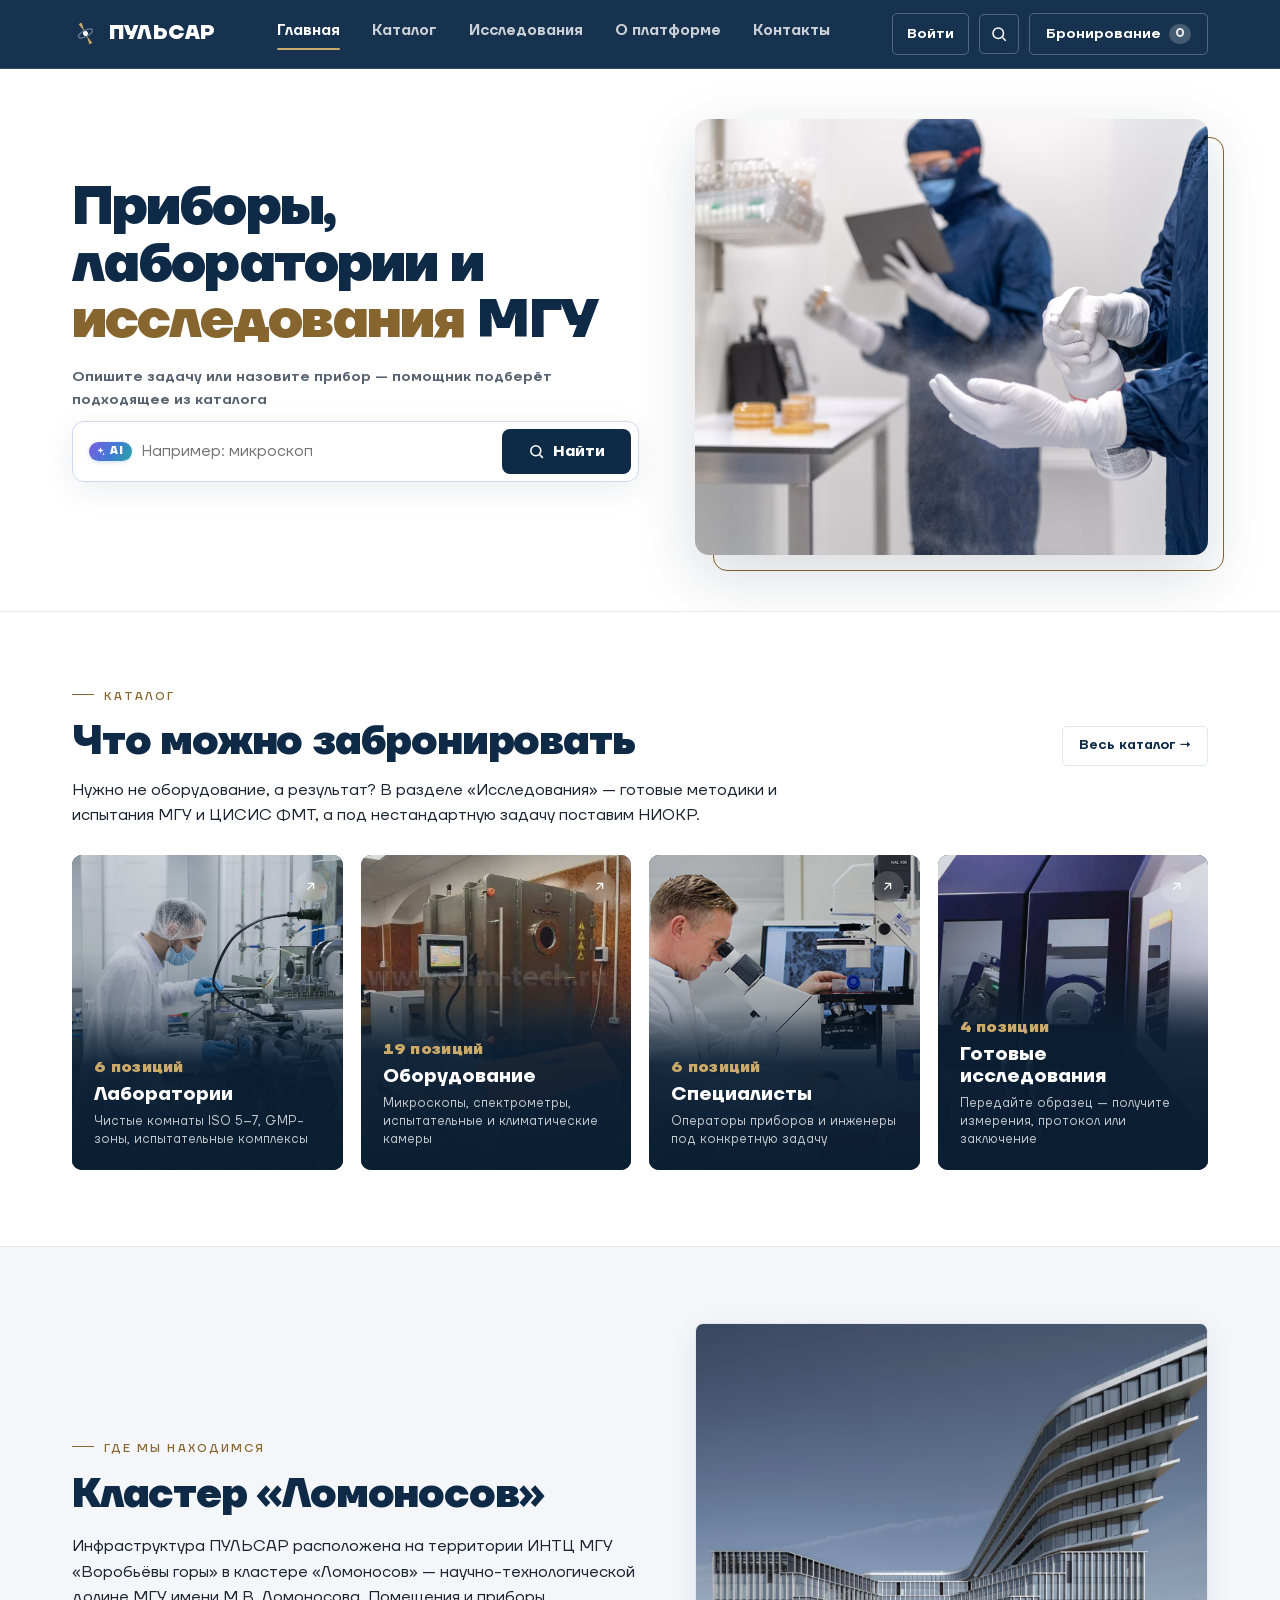
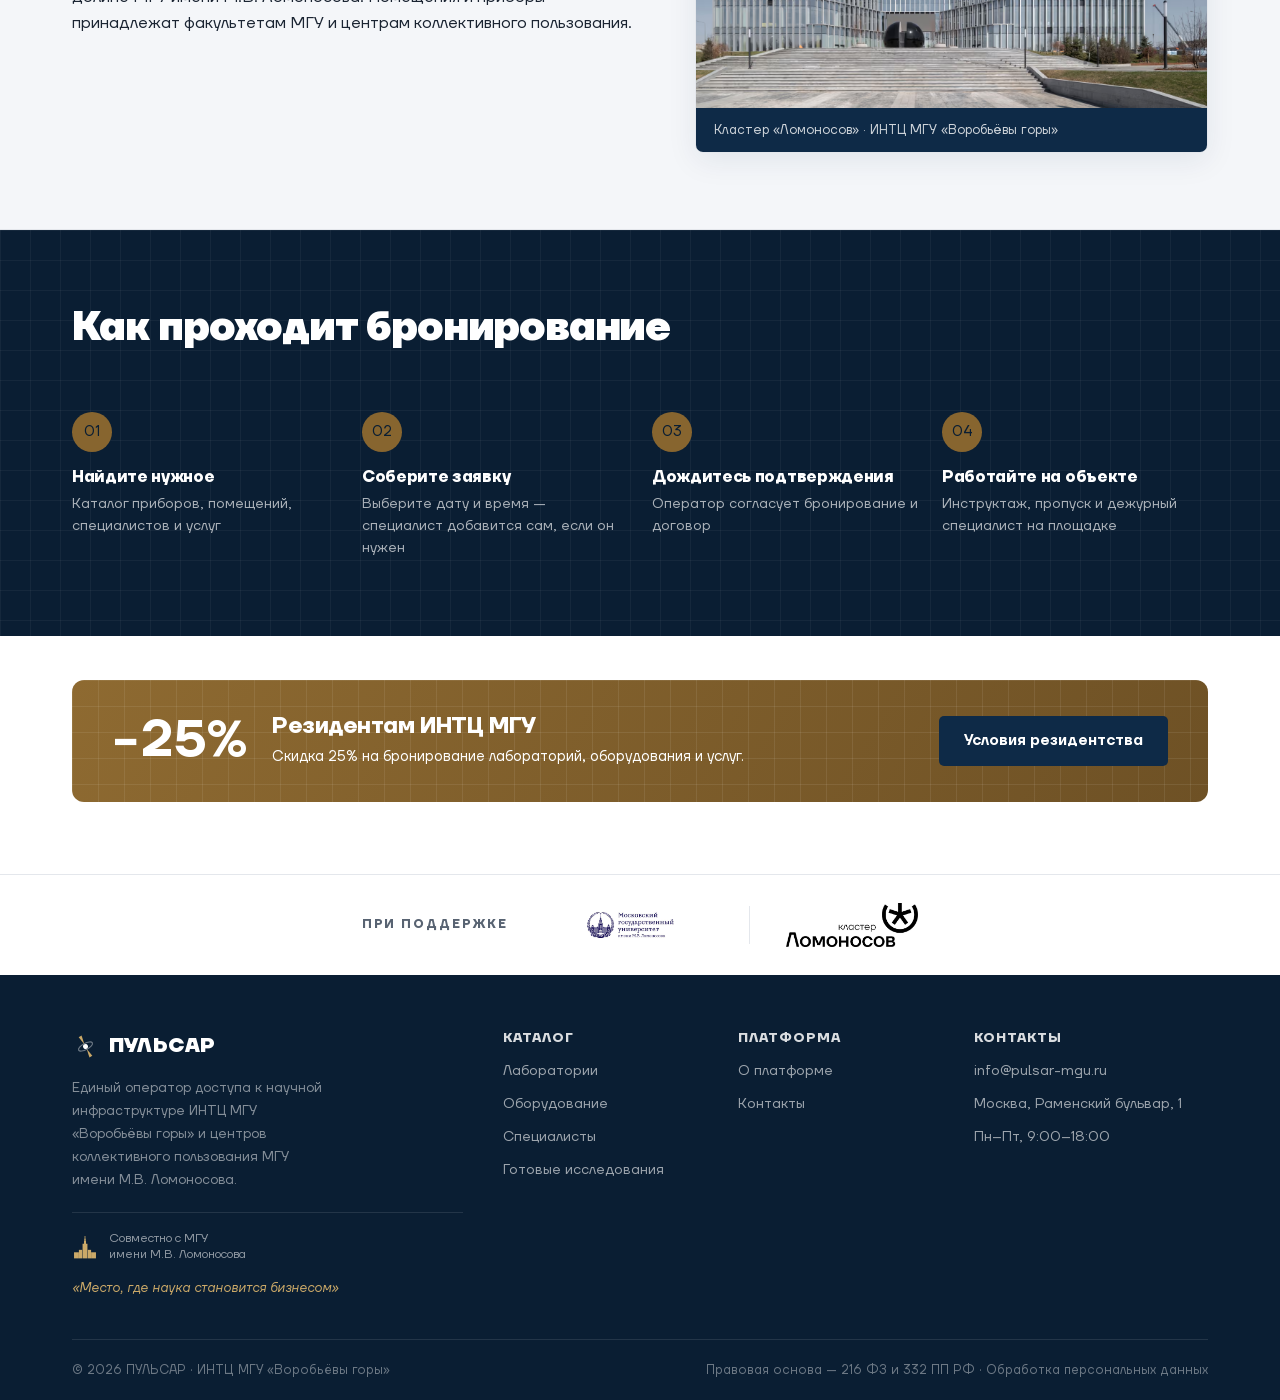
==== index.html @ cafad9a6 "выход в НИОКР стоит там, где упираешься в тупик Путь «в каталоге нет — опишите задачу» был только вн" ====
<!DOCTYPE html>
<html lang="ru">
<head>
<meta charset="UTF-8">
<meta name="viewport" content="width=device-width, initial-scale=1.0">
<title>ПУЛЬСАР — платформа лабораторной инфраструктуры МГУ</title>
<meta name="description" content="Аренда чистых комнат, научного оборудования, времени специалистов и аналитических услуг на базе ИНТЦ МГУ «Воробьёвы горы» и ЦКП МГУ.">
<!-- Карточка ссылки в мессенджерах и соцсетях. Без неё ссылка на сайт,
     отправленная в телеграме, выглядит голым адресом: ни названия, ни
     картинки — по такой ссылке не переходят. -->
<meta property="og:type" content="website">
<meta property="og:site_name" content="ПУЛЬСАР">
<meta property="og:title" content="ПУЛЬСАР — аренда приборов и лабораторий МГУ">
<meta property="og:description" content="Чистые комнаты, научное оборудование, время специалистов и аналитические услуги ИНТЦ МГУ «Воробьёвы горы» и ЦКП МГУ — в аренду по заявке.">
<meta property="og:url" content="https://pulsar.jaglionrus.ru/">
<meta property="og:image" content="https://pulsar.jaglionrus.ru/assets/img/eq-nmr.jpg">
<meta property="og:image:alt" content="Научное оборудование ИНТЦ МГУ">
<meta property="og:locale" content="ru_RU">
<meta name="twitter:card" content="summary_large_image">
<link rel="canonical" href="https://pulsar.jaglionrus.ru/">
<link rel="icon" href="data:image/svg+xml,%3Csvg xmlns='http://www.w3.org/2000/svg' viewBox='0 0 40 40'%3E%3Crect width='40' height='40' rx='8' fill='%230E2A47'/%3E%3Cg transform='rotate(-28 20 20)'%3E%3Cellipse cx='20' cy='20' rx='11.5' ry='4.6' fill='none' stroke='%23CBA968' stroke-width='2'/%3E%3Cpath d='M20 16.4 L17.6 5 L22.4 5 Z' fill='%23CBA968'/%3E%3Cpath d='M20 23.6 L17.6 35 L22.4 35 Z' fill='%23CBA968'/%3E%3Ccircle cx='20' cy='20' r='3.6' fill='%23fff'/%3E%3C/g%3E%3C/svg%3E">
<link rel="stylesheet" href="css/fonts.css?v=51">
<link rel="stylesheet" href="css/styles.css?v=51">
</head>
<body>

<a class="skip-link" href="#app">Перейти к содержимому</a>

<!-- Верхней служебной полосы здесь больше нет.
     Она давала вторую полосу меню и первое из трёх упоминаний МГУ подряд:
     полоса, логотип в шапке, герб в баннере. Посетитель успевал трижды
     прочитать, чьё это, раньше, чем что это. Почта и вход для оператора
     остались в подвале — там их и ищут. -->

<!-- NAV -->
<header class="nav">
  <div class="wrap nav-inner">
    <!-- Знак в шапке отрисован белым и латунью: фон шапки тёмно-синий,
         прежняя тёмно-синяя заливка на нём была бы не видна. -->
    <a href="#/" class="brand"><svg class="brand-ic" viewBox="0 0 40 40" aria-hidden="true"><g transform="rotate(-28 20 20)"><ellipse cx="20" cy="20" rx="11.5" ry="4.6" fill="none" stroke="#ffffff" stroke-width="1.7" opacity="0.4"/><path d="M20 16.4 L17.6 3 L22.4 3 Z" fill="#CBA968"/><path d="M20 23.6 L17.6 37 L22.4 37 Z" fill="#CBA968"/><circle cx="20" cy="20" r="3.6" fill="#ffffff"/></g></svg><span class="brand-word">ПУЛЬСАР</span></a>
    <nav class="nav-links" id="navlinks">
      <a href="#/" data-nav="/">Главная</a>
      <a href="#/catalog" data-nav="/catalog">Каталог</a>
      <a href="#/rnd" data-nav="/rnd">Исследования</a>
      <a href="#/about" data-nav="/about">О платформе</a>
      <a href="#/contacts" data-nav="/contacts">Контакты</a>
    </nav>
    <div class="nav-right">
      <a href="#/login" class="cab-link" id="cablink">Войти</a>
      <a href="#/catalog" class="nav-search" aria-label="Поиск по каталогу">
        <svg width="18" height="18" viewBox="0 0 24 24" fill="none" stroke="currentColor" stroke-width="2"><circle cx="11" cy="11" r="7"/><path d="M21 21l-4.3-4.3"/></svg>
      </a>
      <a href="#/cart" class="cart-btn"><svg class="cart-ic" width="18" height="18" viewBox="0 0 24 24" fill="none" stroke="currentColor" stroke-width="1.8"><circle cx="9" cy="20" r="1.3"/><circle cx="18" cy="20" r="1.3"/><path d="M2.5 3H5l2.3 12.2a1 1 0 0 0 1 .8h9a1 1 0 0 0 1-.8L21 7H6"/></svg><span class="cart-label">Бронирование</span> <span class="cart-count" id="cartcount" data-empty="1">0</span></a>
      <button class="nav-toggle" id="navtoggle" aria-label="Меню" aria-expanded="false" aria-controls="navlinks">
        <svg width="20" height="20" viewBox="0 0 24 24" fill="none" stroke="currentColor" stroke-width="2"><path d="M3 6h18M3 12h18M3 18h18"/></svg>
      </button>
    </div>
  </div>
</header>

<main id="app" tabindex="-1"><!-- сюда рендерятся страницы --></main>

<!-- PARTNERS -->
<section class="partners">
  <div class="wrap partners-in">
    <span class="partners-label">При поддержке</span>
    <div class="partners-logos">
      <img src="assets/img/logo-mgu.jpeg" alt="МГУ имени М.В. Ломоносова">
      <span class="partners-sep"></span>
      <img src="assets/img/logo-lomonosov.jpeg" alt="Кластер «Ломоносов»">
    </div>
  </div>
</section>

<!-- FOOTER -->
<footer class="footer">
  <div class="wrap">
    <div class="footer-top">
      <div>
        <div class="brand"><svg class="brand-ic" viewBox="0 0 40 40" aria-hidden="true"><g transform="rotate(-28 20 20)"><ellipse cx="20" cy="20" rx="11.5" ry="4.6" fill="none" stroke="#ffffff" stroke-width="1.7" opacity="0.4"/><path d="M20 16.4 L17.6 3 L22.4 3 Z" fill="#CBA968"/><path d="M20 23.6 L17.6 37 L22.4 37 Z" fill="#CBA968"/><circle cx="20" cy="20" r="3.6" fill="#ffffff"/></g></svg><span class="brand-word">ПУЛЬСАР</span></div>
        <p class="footer-desc">Единый оператор доступа к научной инфраструктуре ИНТЦ МГУ «Воробьёвы горы» и центров коллективного пользования МГУ имени М.В. Ломоносова.</p>
        <div class="footer-cobrand">
          <svg class="mgu-mark" viewBox="0 0 64 58" aria-hidden="true"><g fill="currentColor">
            <rect x="5" y="42" width="12" height="15"/><rect x="47" y="42" width="12" height="15"/>
            <rect x="17" y="36" width="8" height="21"/><rect x="39" y="36" width="8" height="21"/>
            <rect x="26" y="21" width="12" height="36"/><rect x="29.5" y="13" width="5" height="9"/>
            <polygon points="32,3 29.5,13 34.5,13"/><circle cx="32" cy="4" r="1.7"/></g></svg>
          <span>Совместно с МГУ<br>имени М.В. Ломоносова</span>
        </div>
        <div class="footer-slogan">«Место, где наука становится бизнесом»</div>
      </div>
      <div>
        <h2>Каталог</h2>
        <ul>
          <li><a href="#/catalog?type=room">Лаборатории</a></li>
          <li><a href="#/catalog?type=equipment">Оборудование</a></li>
          <li><a href="#/catalog?type=specialist">Специалисты</a></li>
          <li><a href="#/catalog?type=service">Готовые исследования</a></li>
        </ul>
      </div>
      <div>
        <h2>Платформа</h2>
        <ul>
          <li><a href="#/about">О платформе</a></li>
          <li><a href="#/contacts">Контакты</a></li>
          <!-- Ссылки «Кабинет оператора» здесь больше нет. Это вход в
               админку, и посетителю сайта он не нужен: оператор заходит
               по прямому адресу /admin/. Публичная ссылка только
               показывает посторонним, куда стучаться. -->
        </ul>
      </div>
      <div>
        <h2>Контакты</h2>
        <ul>
          <li><a href="mailto:info@pulsar-mgu.ru">info@pulsar-mgu.ru</a></li>
          <li><a href="#/contacts">Москва, Раменский бульвар, 1</a></li>
          <li><a href="#/contacts">Пн–Пт, 9:00–18:00</a></li>
        </ul>
      </div>
    </div>
    <div class="wrap footer-bottom">
      <div>© 2026 ПУЛЬСАР · ИНТЦ МГУ «Воробьёвы горы»</div>
      <div>Правовая основа — 216 ФЗ и 332 ПП РФ · <a href="#/privacy">Обработка персональных данных</a></div>
    </div>
  </div>
</footer>

<div class="toast" id="toast"></div>

<!-- Конфигурация подключения к бэкенду.
     Если фронт и Django на одном домене (Django отдаёт и статику, и /api, /admin) —
     оставьте как есть. Если бэкенд на другом хосте — впишите его полный адрес, напр.:
     window.PULSAR_API_BASE   = 'https://api.pulsar-mgu.ru/api';
     window.PULSAR_ADMIN_URL  = 'https://api.pulsar-mgu.ru/admin/'; -->
<script>
  window.PULSAR_API_BASE  = window.PULSAR_API_BASE  || '/api';
  window.PULSAR_ADMIN_URL = window.PULSAR_ADMIN_URL || '/admin/';
</script>
<!-- данные (классические скрипты → работают и с file://, и с GitHub Pages) -->
<script src="data/resources.js?v=51"></script>
<script src="data/images.js?v=51"></script>
<script src="data/synonyms.js?v=51"></script>
<script src="data/rnd.js?v=51"></script>
<!-- логика -->
<script src="js/images.js?v=51"></script>
<script src="js/api.js?v=51"></script>
<script src="js/store.js?v=51"></script>
<script src="js/app.js?v=51"></script>
</body>
</html>
---- css/fonts.css ----
/* TT Firs Neue — основной шрифт сайта. Шрифт коммерческий, TypeType;
   веб-лицензия куплена владельцем проекта. Файлы лежат в репозитории
   осознанно, и сторонних CDN нет: шрифт не должен зависеть от чужого
   сервера. Заменять эти файлы чем попало нельзя — это не свободный шрифт.

   Каждое начертание урезано до латиницы, кириллицы,
   типографики и знаков, которые реально встречаются в вёрстке (₽, №, →,
   ✓, ✕) — из 108 КБ ttf получается 26 КБ woff2.
   font-display:swap: пока шрифт грузится, текст показывается системным.
   Без этого первый экран несколько сотен миллисекунд пустой. */
@font-face {
  font-family: 'TT Firs Neue';
  font-style: normal;
  font-weight: 400;
  font-display: swap;
  src: url(../assets/fonts/tt-firs-400.woff2) format('woff2');
}
@font-face {
  font-family: 'TT Firs Neue';
  font-style: italic;
  font-weight: 400;
  font-display: swap;
  src: url(../assets/fonts/tt-firs-400i.woff2) format('woff2');
}
@font-face {
  font-family: 'TT Firs Neue';
  font-style: normal;
  font-weight: 500;
  font-display: swap;
  src: url(../assets/fonts/tt-firs-500.woff2) format('woff2');
}
@font-face {
  font-family: 'TT Firs Neue';
  font-style: normal;
  font-weight: 600;
  font-display: swap;
  src: url(../assets/fonts/tt-firs-600.woff2) format('woff2');
}
@font-face {
  font-family: 'TT Firs Neue';
  font-style: normal;
  font-weight: 700;
  font-display: swap;
  src: url(../assets/fonts/tt-firs-700.woff2) format('woff2');
}
@font-face {
  font-family: 'TT Firs Neue';
  font-style: normal;
  font-weight: 800;
  font-display: swap;
  src: url(../assets/fonts/tt-firs-800.woff2) format('woff2');
}
---- css/styles.css ----
/* ============================================================
   ПУЛЬСАР — дизайн-система «академический институциональный»
   ============================================================ */

:root{
  /* палитра */
  --navy:#0E2A47;
  --navy-deep:#0A1E33;
  --paper:#FFFFFF;
  --paper-2:#F4F6F9;
  --ink:#1A2432;
  --ink-soft:#586372;
  --line:#E4E7EC;
  --line-2:#EDF0F4;
  --brass:#87652F;
  --brass-soft:#CBA968;
  --brass-tint:#F1EBDF;
  --ok:#3B6E52;
  --ok-bg:#E7F0EA;
  --busy:#915537;
  --busy-bg:#F3E7DF;
  --white:#FFFFFF;

  --shadow-sm:0 1px 2px rgba(14,42,71,.06);
  --shadow-md:0 8px 30px rgba(14,42,71,.08);
  --shadow-lg:0 20px 60px rgba(10,30,51,.16);

  --r:5px;
  --r-lg:8px;
  --maxw:1200px;

  /* Один шрифт на весь текст: заголовки, тело, кнопки, логотип. Раньше их
     было три — Onest, Unbounded и Oswald, — и разница между ними читалась
     как разнобой, а не как система. */
  --display:'TT Firs Neue',-apple-system,BlinkMacSystemFont,'Segoe UI',sans-serif;
  --serif:var(--display); /* старое имя, оставлено ради существующих правил */
  --sans:var(--display);
  /* Технические подписи, бейджи и таблицы раньше набирались моноширинным
     IBM Plex Mono. Теперь и они на общем шрифте: --mono осталось только
     именем переменной, к которому привязаны существующие правила.
     Колонки цифр держит tabular-nums — в TT Firs Neue есть tnum, поэтому
     цифры встают в одну ширину, как в моноширинном. */
  --mono:var(--display);
  --cond:var(--display);
}

*,*::before,*::after{box-sizing:border-box;margin:0;padding:0;}
html{scroll-behavior:smooth;-webkit-text-size-adjust:100%;}
body{
  font-family:var(--sans);
  background:var(--paper);
  color:var(--ink);
  line-height:1.6;
  font-size:16px;
  -webkit-font-smoothing:antialiased;
  text-rendering:optimizeLegibility;
}
img{display:block;max-width:100%;}
a{color:inherit;text-decoration:none;}
button{font-family:inherit;cursor:pointer;border:none;background:none;color:inherit;}
input,select,textarea{font-family:inherit;font-size:15px;color:var(--ink);}
h1,h2,h3,h4{font-family:var(--display);font-weight:700;line-height:1.13;color:var(--navy);letter-spacing:-.02em;}
.h-xl,.h-lg{font-weight:800;letter-spacing:-.03em;}

.wrap{max-width:var(--maxw);margin:0 auto;padding:0 32px;}
.section{padding:76px 0;}
.section-sm{padding:48px 0;}
.divider{height:1px;background:var(--line);border:0;}
.text-center{text-align:center;}
.muted{color:var(--ink-soft);}

/* eyebrow / labels */
.eyebrow{
  font-family:var(--sans);
  font-size:12px;font-weight:600;letter-spacing:.18em;text-transform:uppercase;
  color:var(--brass);margin-bottom:14px;
}
.eyebrow::before{content:"";display:inline-block;width:22px;height:1px;background:var(--brass);vertical-align:middle;margin-right:10px;transform:translateY(-3px);}

.h-xl{font-size:clamp(34px,5vw,54px);}
.h-lg{font-size:clamp(28px,3.4vw,40px);}
.h-md{font-size:clamp(22px,2.4vw,28px);}
.lead{font-size:18px;color:var(--ink-soft);line-height:1.7;max-width:60ch;}

/* buttons */
.btn{
  display:inline-flex;align-items:center;gap:9px;
  font-family:var(--sans);font-weight:600;font-size:15px;
  padding:12px 24px;border-radius:var(--r);transition:.18s ease;
  border:1px solid transparent;white-space:nowrap;
}
.btn-primary{background:var(--navy);color:#fff;}
.btn-primary:hover{background:var(--navy-deep);}
.btn-brass{background:var(--brass);color:#fff;}
.btn-brass:hover{background:#946e33;}
.btn-outline{background:transparent;color:var(--navy);border-color:var(--line);}
.btn-outline:hover{border-color:var(--navy);background:var(--white);}
.btn-ghost{background:transparent;color:var(--navy);}
.btn-ghost:hover{background:var(--brass-tint);}
.btn-sm{padding:8px 16px;font-size:13.5px;}
.btn-block{width:100%;justify-content:center;}
.btn:disabled{opacity:.45;cursor:not-allowed;}

/* ============================================================ TOPBAR */
.topbar{background:var(--navy-deep);color:rgba(255,255,255,.62);font-size:12.5px;}
.topbar-in{display:flex;align-items:center;justify-content:space-between;height:40px;}
.topbar-mgu{display:inline-flex;align-items:center;gap:9px;letter-spacing:.01em;}
.topbar-mgu .mgu-mark{width:15px;height:17px;color:var(--brass-soft);}
.topbar-right{display:inline-flex;gap:22px;}
.topbar-right a{color:rgba(255,255,255,.72);transition:.15s;}
.topbar-right a:hover{color:#fff;}
@media(max-width:900px){ .topbar-mgu{display:none;} .topbar-in{justify-content:flex-end;gap:20px;} }
@media(max-width:680px){ .topbar{display:none;} }

/* ============================================================ NAV */
/* Шапка тёмно-синяя: она отделяет служебный слой от содержимого страницы и
   держит фирменный цвет наверху, а не только в подвале. Всё внутри — белым;
   рамки и подложки берём полупрозрачным белым, чтобы не заводить второй синий. */
.nav{position:sticky;top:0;z-index:100;background:rgba(14,42,71,.96);backdrop-filter:blur(10px);border-bottom:1px solid rgba(255,255,255,.1);}
.nav-inner{display:flex;align-items:center;height:68px;gap:36px;}
.nav-search{display:inline-flex;align-items:center;justify-content:center;width:40px;height:40px;border:1px solid rgba(255,255,255,.26);border-radius:var(--r);color:#fff;transition:.15s;flex-shrink:0;}
.nav-search:hover{border-color:#fff;background:rgba(255,255,255,.1);}
.brand{display:flex;align-items:center;gap:10px;font-family:var(--display);font-weight:700;font-size:21px;color:var(--navy);letter-spacing:.04em;}
.nav .brand{color:#fff;}
.brand-ic{width:27px;height:27px;flex-shrink:0;}
/* логотип набран тем же шрифтом, что и всё остальное */
.brand-word{font-family:var(--display);font-weight:800;letter-spacing:.01em;font-size:.95em;}
.brand-mark{width:15px;height:15px;position:relative;flex-shrink:0;}
.brand-mark::before,.brand-mark::after{content:"";position:absolute;inset:0;border-radius:50%;border:1.5px solid var(--brass);}
.brand-mark::after{inset:4px;background:var(--brass);border:none;}
.brand small{display:block;font-family:var(--sans);font-size:9.5px;letter-spacing:.22em;color:var(--ink-soft);font-weight:600;margin-top:-2px;}
.nav-links{display:flex;gap:4px;flex:1;justify-content:center;}
.nav-links a{font-size:15px;color:rgba(255,255,255,.78);padding:8px 14px;border-radius:var(--r);transition:.16s;font-weight:600;white-space:nowrap;}
.nav-links a:hover{color:#fff;background:rgba(255,255,255,.1);}
.nav-links a.active{color:#fff;}
.nav-links a.active::after{content:"";display:block;height:2px;background:var(--brass-soft);border-radius:2px;margin-top:5px;}
/* min-width:0 обязателен: без него flex-элемент не сжимается уже своего
   содержимого, и длинное название компании распирало шапку за край экрана. */
.nav-right{margin-left:auto;display:flex;align-items:center;gap:10px;min-width:0;}
.nav-links{min-width:0;}
/* Кнопка входа живёт в шапке, поэтому и описана здесь: раньше её правила
   стояли ниже медиазапросов и перебивали их — телефонные отступы не работали. */
.cab-link{padding:9px 14px;border:1px solid rgba(255,255,255,.26);border-radius:var(--r);color:#fff;
  font-weight:600;font-size:14px;white-space:nowrap;transition:.16s;}
.cab-link:hover{border-color:#fff;background:rgba(255,255,255,.1);}
/* вошёл — латунная заливка: на синем это единственное цветное пятно в шапке */
.cab-link.on{border-color:var(--brass-soft);background:var(--brass-soft);color:var(--navy-deep);}
/* После входа здесь стоит название компании. Длинное («ООО НПО …») раньше
   растягивало шапку за правый край экрана — на любой ширине, от телефона до
   ноутбука. Поэтому только эта кнопка ужимается и обрезается многоточием:
   слово «Войти» так резать нельзя, а название компании узнаётся по началу. */
.cab-link.on{flex:0 1 auto;min-width:4em;max-width:230px;overflow:hidden;text-overflow:ellipsis;}
.cart-btn{position:relative;display:inline-flex;align-items:center;gap:8px;padding:9px 16px;border:1px solid rgba(255,255,255,.26);border-radius:var(--r);background:transparent;color:#fff;font-weight:600;font-size:14px;transition:.16s;}
.cart-btn:hover{border-color:#fff;background:rgba(255,255,255,.1);}
.cart-count{background:var(--brass);color:#fff;font-size:12px;font-weight:700;min-width:20px;height:20px;border-radius:10px;display:inline-flex;align-items:center;justify-content:center;padding:0 6px;}
.cart-ic{display:none;}
/* пустая корзина на синем: серая подложка сливалась бы с фоном шапки */
.cart-count[data-empty="1"]{background:rgba(255,255,255,.2);color:rgba(255,255,255,.85);}
.nav-toggle{display:none;color:#fff;}

/* цены и суммы одной ширины */
.price,.sum-line,.bud-sum,.cart-total,.stat b,.cl span:last-child{font-variant-numeric:tabular-nums;}

/* ============================================================ HERO */
.hero{position:relative;background:var(--navy-deep);color:#fff;overflow:hidden;}
.hero-media{position:absolute;inset:0;}
.hero-media img{width:100%;height:100%;object-fit:cover;opacity:.34;filter:saturate(.75);}
.hero-media::after{content:"";position:absolute;inset:0;background:linear-gradient(100deg,var(--navy-deep) 24%,rgba(10,30,51,.62) 64%,rgba(10,30,51,.30) 100%);}
.hero-inner{position:relative;padding:96px 0 88px;max-width:660px;}
.hero .eyebrow{color:var(--brass-soft);}
.hero .eyebrow::before{background:var(--brass-soft);}
.hero h1{color:#fff;font-size:clamp(36px,5.2vw,58px);line-height:1.06;margin-bottom:22px;}
.hero h1 em{font-style:italic;color:var(--brass-soft);}
.hero p{font-size:18.5px;line-height:1.72;color:rgba(255,255,255,.82);max-width:52ch;margin-bottom:34px;}
.hero-actions{display:flex;gap:12px;flex-wrap:wrap;}
.hero .btn-outline{color:#fff;border-color:rgba(255,255,255,.34);}
.hero .btn-outline:hover{background:rgba(255,255,255,.08);border-color:#fff;}
.hero-note{margin-top:40px;display:flex;align-items:center;gap:12px;font-size:13.5px;color:rgba(255,255,255,.55);}
.hero-note .ln{width:34px;height:1px;background:rgba(255,255,255,.3);}

/* stats */
.stats{background:var(--navy);color:#fff;border-top:1px solid rgba(255,255,255,.08);}
.stats-grid{display:grid;grid-template-columns:repeat(4,1fr);}
.stat{padding:30px 28px;border-right:1px solid rgba(255,255,255,.09);}
.stat:last-child{border-right:none;}
.stat-num{font-family:var(--serif);font-size:34px;color:#fff;line-height:1;}
.stat-num span{color:var(--brass-soft);}
.stat-label{font-size:13px;color:rgba(255,255,255,.6);margin-top:8px;line-height:1.45;}

/* ============================================================ generic blocks */
.grid-2{display:grid;grid-template-columns:1.05fr .95fr;gap:56px;align-items:center;}
.prose p{margin-bottom:14px;color:var(--ink-soft);font-size:16.5px;line-height:1.75;}
.prose p strong{color:var(--ink);}
/* списки в тексте политики — тем же кеглем, что и абзацы вокруг */
.prose ul{margin:0 0 14px 0;padding-left:22px;}
.prose li{color:var(--ink-soft);font-size:16.5px;line-height:1.7;margin-bottom:7px;}
.prose li strong{color:var(--ink);}

.tags{display:flex;flex-wrap:wrap;gap:8px;margin-top:22px;}
.tag{font-size:12.5px;font-weight:500;color:var(--navy);background:var(--white);border:1px solid var(--line);padding:5px 12px;border-radius:20px;}

.figure{border-radius:var(--r-lg);overflow:hidden;box-shadow:var(--shadow-md);border:1px solid var(--line);}
.figure img{width:100%;height:100%;object-fit:cover;aspect-ratio:4/3;}
.figure-cap{background:var(--navy);color:rgba(255,255,255,.8);font-size:13px;padding:12px 18px;}

/* problem / solution cards */
.cards-3{display:grid;grid-template-columns:repeat(3,1fr);gap:22px;}
.card-flat{background:var(--white);border:1px solid var(--line);border-radius:var(--r-lg);padding:30px;}
.card-flat h3{font-size:19px;margin-bottom:10px;}
.card-flat p{font-size:15px;color:var(--ink-soft);line-height:1.65;}
.card-num{font-family:var(--serif);font-size:15px;color:var(--brass);border:1px solid var(--brass);width:34px;height:34px;border-radius:50%;display:flex;align-items:center;justify-content:center;margin-bottom:18px;}

/* directions */
.dir-grid{display:grid;grid-template-columns:repeat(4,1fr);gap:16px;}
.dir{background:var(--white);border:1px solid var(--line);border-radius:var(--r-lg);padding:22px;transition:.18s;}
.dir:hover{box-shadow:var(--shadow-md);transform:translateY(-2px);}
.dir .ic{color:var(--brass);margin-bottom:12px;}
.dir h4{font-size:15.5px;font-family:var(--sans);font-weight:700;color:var(--navy);margin-bottom:5px;}
.dir p{font-size:13px;color:var(--ink-soft);line-height:1.55;}

/* steps */
.steps{display:grid;grid-template-columns:repeat(4,1fr);gap:24px;counter-reset:s;}
.step{position:relative;padding-top:26px;}
.step::before{counter-increment:s;content:"0" counter(s);font-family:var(--serif);font-size:15px;color:#fff;background:var(--navy);width:40px;height:40px;border-radius:50%;display:flex;align-items:center;justify-content:center;margin-bottom:16px;}
.step h2,.step h3{font-family:var(--sans);font-weight:700;font-size:16px;color:var(--navy);margin-bottom:7px;}
.step p{font-size:14px;color:var(--ink-soft);line-height:1.6;}

/* ============================================================ CATALOG */
.page-head{background:#fff;border-bottom:1px solid var(--line);padding:48px 0 40px;position:relative;}
.page-head::before{content:"";position:absolute;top:0;left:0;right:0;height:3px;background:var(--navy);}
.page-head .eyebrow{color:var(--brass);}
.page-head .eyebrow::before{background:var(--brass);}
.page-head h1{color:var(--navy);}
.page-head p{color:var(--ink-soft);max-width:64ch;margin-top:10px;font-size:16.5px;}

.tabs{display:flex;gap:4px;flex-wrap:wrap;border-bottom:1px solid var(--line);margin-bottom:26px;}
.tab{padding:13px 20px;font-size:15px;font-weight:600;color:var(--ink-soft);border-bottom:2px solid transparent;margin-bottom:-1px;display:flex;align-items:center;gap:8px;transition:.16s;}
.tab:hover{color:var(--navy);}
.tab.on{color:var(--navy);border-bottom-color:var(--brass);}
.tab .cnt{font-size:12px;font-weight:600;color:var(--ink-soft);background:var(--paper-2);border:1px solid var(--line);border-radius:20px;padding:1px 8px;}
.tab.on .cnt{background:var(--brass-tint);border-color:var(--brass-tint);color:var(--brass);}

.catalog-layout{display:grid;grid-template-columns:250px 1fr;gap:34px;align-items:start;}
.filters{position:sticky;top:88px;background:var(--white);border:1px solid var(--line);border-radius:var(--r-lg);padding:22px;}
.filters h2{font-family:var(--sans);font-size:12px;letter-spacing:.14em;text-transform:uppercase;color:var(--ink-soft);margin-bottom:12px;font-weight:700;}
.filters .fgroup{margin-bottom:22px;}
.filters .fgroup:last-child{margin-bottom:0;}
.search-box{width:100%;padding:10px 13px;border:1px solid var(--line);border-radius:var(--r);background:var(--paper-2);}
.search-box:focus{outline:none;border-color:var(--brass);background:#fff;}
.check{display:flex;align-items:center;gap:9px;font-size:14px;color:var(--ink);padding:5px 0;cursor:pointer;}
.check input{width:15px;height:15px;accent-color:var(--navy);cursor:pointer;}
.filters select{width:100%;padding:9px 11px;border:1px solid var(--line);border-radius:var(--r);background:var(--paper-2);}
.filters .clearf{font-size:13px;color:var(--brass);font-weight:600;margin-top:6px;}

.result-bar{display:flex;align-items:center;justify-content:space-between;margin-bottom:18px;color:var(--ink-soft);font-size:14px;}

.res-grid{display:grid;grid-template-columns:repeat(3,1fr);gap:22px;}
.res-card{background:var(--white);border:1px solid var(--line);border-radius:var(--r-lg);overflow:hidden;display:flex;flex-direction:column;transition:.18s;}
.res-card:hover{box-shadow:var(--shadow-md);transform:translateY(-3px);}
.res-media{aspect-ratio:16/10;position:relative;overflow:hidden;background:var(--navy);}
.res-media img{width:100%;height:100%;object-fit:cover;transition:.4s;}
.res-card:hover .res-media img{transform:scale(1.04);}
.res-badge{position:absolute;top:12px;left:12px;background:rgba(14,42,71,.92);color:#fff;font-size:11px;font-weight:600;letter-spacing:.04em;padding:4px 10px;border-radius:4px;}
.res-avail{position:absolute;top:12px;right:12px;font-size:11px;font-weight:600;padding:4px 10px;border-radius:20px;display:flex;align-items:center;gap:5px;}
.res-avail::before{content:"";width:6px;height:6px;border-radius:50%;background:currentColor;}
.res-avail.ok{color:var(--ok);background:var(--ok-bg);}
.res-avail.busy{color:var(--busy);background:var(--busy-bg);}
.res-body{padding:20px;display:flex;flex-direction:column;flex:1;}
.res-lab{font-size:12px;color:var(--brass);font-weight:600;margin-bottom:6px;letter-spacing:.02em;}
.res-title{font-family:var(--serif);font-size:18px;color:var(--navy);line-height:1.25;margin-bottom:10px;}
.res-specs{list-style:none;margin-bottom:16px;}
.res-specs li{font-size:13px;color:var(--ink-soft);padding-left:15px;position:relative;margin-bottom:4px;line-height:1.5;}
.res-specs li::before{content:"—";position:absolute;left:0;color:var(--brass);}
.res-foot{margin-top:auto;padding-top:15px;border-top:1px solid var(--line-2);display:flex;align-items:flex-end;justify-content:space-between;gap:10px;}
.res-price{font-family:var(--serif);font-size:20px;color:var(--navy);}
.res-price small{font-family:var(--sans);font-size:12.5px;color:var(--ink-soft);font-weight:400;display:block;margin-top:1px;}
.op-flag{display:inline-flex;align-items:center;gap:5px;font-size:11.5px;color:var(--busy);background:var(--busy-bg);padding:3px 9px;border-radius:20px;margin-bottom:10px;width:fit-content;font-weight:600;}

/* ============================================================ RESOURCE DETAIL */
.detail{padding:40px 0 76px;}
.crumbs{font-size:13.5px;color:var(--ink-soft);margin-bottom:24px;}
.crumbs a:hover{color:var(--brass);}
.detail-grid{display:grid;grid-template-columns:1.15fr .85fr;gap:44px;align-items:start;}
.detail-media{border-radius:var(--r-lg);overflow:hidden;border:1px solid var(--line);box-shadow:var(--shadow-md);}
.detail-media img{width:100%;aspect-ratio:16/11;object-fit:cover;}
.detail h1{font-size:clamp(26px,3vw,36px);margin:14px 0 8px;}
.detail-lab{color:var(--brass);font-weight:600;font-size:14px;margin-bottom:18px;}
.detail-desc{color:var(--ink-soft);font-size:16px;line-height:1.7;margin-bottom:26px;}
.spec-table{width:100%;border-collapse:collapse;margin-bottom:26px;border:1px solid var(--line);border-radius:var(--r-lg);overflow:hidden;}
.spec-table th,.spec-table td{text-align:left;padding:11px 16px;font-size:14px;border-bottom:1px solid var(--line-2);}
.spec-table th{background:var(--paper-2);color:var(--ink-soft);font-weight:600;width:44%;font-family:var(--sans);}
.spec-table tr:last-child th,.spec-table tr:last-child td{border-bottom:none;}

/* booking panel */
.booking{position:sticky;top:88px;background:var(--white);border:1px solid var(--line);border-radius:var(--r-lg);padding:26px;box-shadow:var(--shadow-md);}
.booking .price-lead{font-family:var(--serif);font-size:28px;color:var(--navy);}
.booking .price-lead small{font-family:var(--sans);font-size:14px;color:var(--ink-soft);font-weight:400;}
.booking hr{border:0;border-top:1px solid var(--line-2);margin:18px 0;}
.field{margin-bottom:15px;}
.field label{display:block;font-size:13px;font-weight:600;color:var(--ink);margin-bottom:6px;}
/* textarea обязательно вместе с input и select: без неё поле получает
   браузерную ширину в 20 символов, и длинные ответы приходится писать
   в окошко вдвое уже соседних однострочных полей */
.field input,.field select,.field textarea{width:100%;padding:10px 12px;border:1px solid var(--line);border-radius:var(--r);background:var(--paper-2);}
.field input:focus,.field select:focus,.field textarea:focus{outline:none;border-color:var(--brass);background:#fff;}
.field textarea{resize:vertical;min-height:84px;line-height:1.5;}
.field-row{display:grid;grid-template-columns:1fr 1fr;gap:12px;}
.slots{display:flex;flex-wrap:wrap;gap:7px;}
.slot{font-size:13px;padding:7px 12px;border:1px solid var(--line);border-radius:var(--r);background:var(--paper-2);transition:.14s;}
.slot:hover:not(:disabled){border-color:var(--navy);}
.slot.sel{background:var(--navy);color:#fff;border-color:var(--navy);}
.slot:disabled{opacity:.4;cursor:not-allowed;text-decoration:line-through;}
.range-note{font-size:13px;color:var(--ink-soft);background:var(--paper-2);border:1px solid var(--line);border-radius:var(--r);padding:10px 13px;margin:2px 0 15px;line-height:1.5;}
.range-note strong{color:var(--navy);}
.range-note .rn-err{color:var(--busy);font-weight:600;}
.seg{display:flex;border:1px solid var(--line);border-radius:var(--r);overflow:hidden;}
.seg-b{flex:1;padding:9px 6px;font-size:13px;background:var(--paper-2);color:var(--ink);cursor:pointer;border:0;border-right:1px solid var(--line);transition:.12s;}
.seg-b:last-child{border-right:0;}
.seg-b:hover{background:#fff;}
.seg-b.on{background:var(--navy);color:#fff;}
.busy-hint{display:flex;gap:9px;align-items:flex-start;font-size:12.5px;line-height:1.45;color:#8A6D2F;background:#FBF1DD;border-radius:var(--r);padding:10px 12px;margin:12px 0 4px;}
.busy-hint svg{flex:none;margin-top:1px;}
.busy-hint b{color:#6E561F;}
/* календарь занятости — компактный, фиксированной ширины */
.cal{border:1px solid var(--line);border-radius:var(--r);padding:12px;background:var(--white);width:100%;max-width:320px;box-sizing:border-box;overflow:hidden;}
.cal-head{display:flex;align-items:center;justify-content:space-between;margin-bottom:10px;}
.cal-title{font-weight:700;color:var(--navy);font-size:14px;}
.cal-nav{display:flex;gap:6px;}
.cal-nav button{width:28px;height:28px;border:1px solid var(--line);border-radius:7px;background:var(--paper-2);color:var(--navy);font-size:16px;line-height:1;cursor:pointer;transition:.12s;padding:0;}
.cal-nav button:hover{border-color:var(--navy);}
.cal-wd{display:grid;grid-template-columns:repeat(7,minmax(0,1fr));gap:3px;margin-bottom:4px;}
.cal-wd span{text-align:center;font-size:10px;color:var(--ink-soft);}
.cal-grid{display:grid;grid-template-columns:repeat(7,minmax(0,1fr));grid-auto-rows:34px;gap:3px;}
.cal-cell{height:34px;min-width:0;display:flex;align-items:center;justify-content:center;border:1px solid transparent;border-radius:6px;font-size:12.5px;background:var(--paper-2);color:var(--ink);cursor:pointer;transition:.12s;padding:0;}
.cal-cell.empty{background:transparent;cursor:default;}
.cal-cell.free:hover{border-color:var(--navy);background:#fff;}
.cal-cell.partial{background:#FBF1DD;color:#96702B;}
.cal-cell.partial:hover{border-color:var(--brass);}
.cal-cell.busy{background:var(--busy-bg);color:var(--busy);text-decoration:line-through;cursor:not-allowed;}
.cal-cell.past{background:transparent;color:var(--line-2);cursor:not-allowed;}
.cal-cell.inrange{background:rgba(14,42,71,.16);border-radius:0;}
.cal-cell.start,.cal-cell.end{background:var(--navy)!important;color:#fff!important;border-color:var(--navy);text-decoration:none;}
.cal-legend{display:flex;gap:14px;flex-wrap:wrap;margin-top:11px;font-size:11px;color:var(--ink-soft);}
.cal-legend i{display:inline-block;width:11px;height:11px;border-radius:3px;margin-right:5px;vertical-align:-1px;}
.cal-legend .lg-busy{background:var(--busy-bg);}
.cal-legend .lg-part{background:#FBF1DD;}
.cal-legend .lg-sel{background:var(--navy);}
.op-note{font-size:13px;color:var(--busy);background:var(--busy-bg);border-radius:var(--r);padding:11px 13px;margin:14px 0;line-height:1.5;display:flex;gap:9px;}
.bundle-note{font-size:13px;color:var(--ok);background:var(--ok-bg);border-radius:var(--r);padding:11px 13px;margin:14px 0;line-height:1.5;}
.est-line{display:flex;justify-content:space-between;font-size:14px;margin-bottom:7px;color:var(--ink-soft);}
.est-line strong{color:var(--navy);font-size:19px;font-family:var(--serif);}
/* галочка согласия: сама галочка не должна сжиматься при длинном тексте,
   а зона нажатия — охватывать всю строку, иначе на телефоне в неё не попасть */
.consent{display:flex;align-items:flex-start;gap:10px;margin-top:4px;cursor:pointer;
  font-size:13.5px;line-height:1.5;color:var(--ink-soft);}
.consent input{flex:0 0 auto;width:17px;height:17px;margin-top:1px;accent-color:var(--brass);}
.consent a{color:var(--navy);text-decoration:underline;}

.form-msg{font-size:13px;padding:10px 13px;border-radius:var(--r);margin-top:12px;}
.form-msg.err{background:var(--busy-bg);color:var(--busy);}
.form-msg.ok{background:var(--ok-bg);color:var(--ok);}

/* ============================================================ CART */
.cart-wrap{padding:40px 0 76px;}
.cart-grid{display:grid;grid-template-columns:1fr 380px;gap:38px;align-items:start;}
.cart-line{background:var(--white);border:1px solid var(--line);border-radius:var(--r-lg);padding:18px;display:grid;grid-template-columns:96px 1fr auto;gap:16px;margin-bottom:14px;}
.cart-line.linked{margin-left:34px;border-style:dashed;border-color:var(--line-2);background:var(--paper-2);}
.cline-media{width:96px;height:72px;border-radius:var(--r);overflow:hidden;background:var(--navy);}
.cline-media img{width:100%;height:100%;object-fit:cover;}
.cline-title{font-family:var(--serif);font-size:17px;color:var(--navy);margin-bottom:4px;}
.cline-meta{font-size:13px;color:var(--ink-soft);line-height:1.6;}
.cline-link-tag{font-size:11.5px;color:var(--brass);font-weight:600;}
.cline-right{text-align:right;display:flex;flex-direction:column;align-items:flex-end;gap:8px;}
.cline-price{font-family:var(--serif);font-size:18px;color:var(--navy);}
.cline-remove{font-size:13px;color:var(--busy);font-weight:600;}
.cline-remove:hover{text-decoration:underline;}
.summary{position:sticky;top:88px;background:var(--white);border:1px solid var(--line);border-radius:var(--r-lg);padding:26px;box-shadow:var(--shadow-md);}
.summary h3{font-size:20px;margin-bottom:18px;}
.sum-line{display:flex;justify-content:space-between;font-size:14.5px;margin-bottom:10px;color:var(--ink-soft);}
.sum-total{display:flex;justify-content:space-between;align-items:baseline;padding-top:14px;border-top:1px solid var(--line);margin-top:6px;}
.sum-total .val{font-family:var(--serif);font-size:26px;color:var(--navy);}
.resident-toggle{display:flex;gap:9px;align-items:flex-start;background:var(--brass-tint);border-radius:var(--r);padding:13px;margin:16px 0;font-size:13.5px;line-height:1.5;}
.resident-toggle input{margin-top:2px;width:16px;height:16px;accent-color:var(--brass);}

.empty{text-align:center;padding:70px 20px;}
.empty h3{font-size:22px;margin-bottom:10px;}
.empty p{color:var(--ink-soft);margin-bottom:22px;}

/* checkout form */
.checkout-form{background:var(--white);border:1px solid var(--line);border-radius:var(--r-lg);padding:28px;margin-top:26px;}
.checkout-form h3{font-size:20px;margin-bottom:6px;}
.checkout-form .sub{color:var(--ink-soft);font-size:14px;margin-bottom:20px;}
.form-grid{display:grid;grid-template-columns:1fr 1fr;gap:16px;}
.form-grid .full{grid-column:1/-1;}

/* confirmation */
.confirm{text-align:center;padding:80px 20px;max-width:620px;margin:0 auto;}
.confirm .check-ic{width:72px;height:72px;border-radius:50%;background:var(--ok-bg);color:var(--ok);display:flex;align-items:center;justify-content:center;margin:0 auto 24px;}
.confirm h1{font-size:34px;margin-bottom:12px;}
.confirm .onum{font-family:var(--serif);font-size:20px;color:var(--brass);margin:8px 0 20px;}
.confirm-card{background:var(--white);border:1px solid var(--line);border-radius:var(--r-lg);padding:24px;text-align:left;margin:26px 0;}
.confirm-card .cl{display:flex;justify-content:space-between;font-size:14px;padding:8px 0;border-bottom:1px solid var(--line-2);}
.confirm-card .cl:last-child{border-bottom:none;}

/* ============================================================ ADMIN */
.admin-head{background:#fff;border-bottom:1px solid var(--line);padding:44px 0 38px;position:relative;}
.admin-head::before{content:"";position:absolute;top:0;left:0;right:0;height:3px;background:var(--navy);}
.admin-head h1{color:var(--navy);}
.admin-head p{color:var(--ink-soft);margin-top:6px;}
.admin-tabs{display:flex;gap:4px;border-bottom:1px solid var(--line);margin:26px 0;}
.badge{font-size:12px;font-weight:700;padding:3px 10px;border-radius:20px;}
.badge.new{background:#E5ECF4;color:var(--navy);}
.badge.ok{background:var(--ok-bg);color:var(--ok);}
.badge.rej{background:var(--busy-bg);color:var(--busy);}
.order-card{background:var(--white);border:1px solid var(--line);border-radius:var(--r-lg);padding:20px;margin-bottom:14px;}
.order-top{display:flex;justify-content:space-between;align-items:center;margin-bottom:12px;flex-wrap:wrap;gap:10px;}
.order-id{font-family:var(--serif);font-size:17px;color:var(--navy);}
.order-lines{font-size:13.5px;color:var(--ink-soft);border-top:1px solid var(--line-2);padding-top:12px;margin-top:6px;}
.order-lines div{padding:3px 0;}
.order-actions{display:flex;gap:8px;margin-top:14px;flex-wrap:wrap;}
.admin-table{width:100%;border-collapse:collapse;background:var(--white);border:1px solid var(--line);border-radius:var(--r-lg);overflow:hidden;}
.admin-table th,.admin-table td{text-align:left;padding:12px 16px;font-size:14px;border-bottom:1px solid var(--line-2);}
.admin-table th{background:var(--paper-2);font-family:var(--sans);font-weight:700;color:var(--ink-soft);font-size:12px;letter-spacing:.06em;text-transform:uppercase;}
.load-cal{display:grid;grid-template-columns:repeat(7,1fr);gap:8px;}
.load-day{background:var(--white);border:1px solid var(--line);border-radius:var(--r);padding:10px;min-height:88px;}
.load-day .d{font-size:12px;color:var(--ink-soft);font-weight:600;margin-bottom:6px;}
.load-day .ev{font-size:11px;background:var(--brass-tint);color:var(--brass);border-radius:3px;padding:2px 5px;margin-bottom:3px;line-height:1.3;}

/* ============================================================ PARTNERS */
.partners{background:#fff;border-top:1px solid var(--line);padding:28px 0;}
.partners-in{display:flex;align-items:center;justify-content:center;gap:40px;flex-wrap:wrap;}
.partners-label{font-size:12px;font-weight:700;letter-spacing:.16em;text-transform:uppercase;color:var(--ink-soft);white-space:nowrap;}
.partners-logos{display:flex;align-items:center;gap:36px;flex-wrap:wrap;justify-content:center;}
.partners-logos img{height:44px;width:auto;max-width:230px;object-fit:contain;}
.partners-sep{width:1px;height:38px;background:var(--line);}
@media(max-width:680px){
  .partners-in{gap:22px;}
  .partners-logos{gap:22px;}
  .partners-logos img{height:34px;max-width:150px;}
  .partners-sep{display:none;}
}

/* ============================================================ КОНТАКТЫ */
.contact-grid{display:grid;grid-template-columns:1.02fr .98fr;gap:44px;align-items:stretch;}
.contact-card{background:#fff;border:1px solid var(--line);border-radius:var(--r-lg);padding:6px 24px;box-shadow:var(--shadow-sm);}
.contact-item{display:flex;align-items:center;gap:16px;padding:20px 0;border-bottom:1px solid var(--line-2);}
.contact-item:last-child{border-bottom:none;}
.contact-ic{width:46px;height:46px;border-radius:11px;background:var(--paper-2);color:var(--navy);display:flex;align-items:center;justify-content:center;flex-shrink:0;}
.contact-item .lbl{font-family:var(--mono);font-size:11px;text-transform:uppercase;letter-spacing:.1em;color:var(--ink-soft);margin-bottom:4px;}
.contact-item .val{font-size:16.5px;font-weight:600;color:var(--navy);}
a.val{transition:.15s;}
a.val:hover{color:var(--brass);}
.contact-actions{display:flex;gap:12px;flex-wrap:wrap;margin-top:22px;}
.contact-map{position:relative;border-radius:var(--r-lg);overflow:hidden;border:1px solid var(--line);box-shadow:var(--shadow-md);min-height:380px;background:var(--paper-2);}
.contact-map iframe{position:absolute;inset:0;width:100%;height:100%;border:0;display:block;}
@media(max-width:900px){ .contact-grid{grid-template-columns:1fr;} .contact-map{min-height:320px;} }

/* ============================================================ FOOTER */
.footer{background:var(--navy-deep);color:rgba(255,255,255,.6);font-size:14px;margin-top:0;}
.footer-top{display:grid;grid-template-columns:2fr 1fr 1fr 1.2fr;gap:40px;padding:56px 0 40px;}
.footer .brand{color:#fff;margin-bottom:14px;}
.footer-desc{font-size:13.5px;line-height:1.7;max-width:260px;color:rgba(255,255,255,.5);}
.footer h2{color:rgba(255,255,255,.85);font-family:var(--sans);font-size:13px;letter-spacing:.08em;text-transform:uppercase;margin-bottom:14px;font-weight:700;}
.footer ul{list-style:none;display:flex;flex-direction:column;gap:9px;}
.footer a:hover{color:#fff;}
.footer-bottom{border-top:1px solid rgba(255,255,255,.1);padding:20px 0;display:flex;justify-content:space-between;flex-wrap:wrap;gap:10px;font-size:12.5px;color:rgba(255,255,255,.4);}
.footer-cobrand{display:flex;align-items:center;gap:11px;margin-top:20px;padding-top:18px;border-top:1px solid rgba(255,255,255,.1);}
.footer-cobrand .mgu-mark{width:26px;height:30px;color:var(--brass-soft);}
.footer-cobrand span{font-size:12px;color:rgba(255,255,255,.55);line-height:1.4;}
.footer-slogan{font-style:italic;color:var(--brass-soft);font-size:13px;margin-top:14px;}

.toast{position:fixed;bottom:26px;left:50%;transform:translateX(-50%) translateY(20px);background:var(--navy);color:#fff;padding:14px 22px;border-radius:var(--r-lg);box-shadow:var(--shadow-lg);font-size:14.5px;font-weight:500;opacity:0;pointer-events:none;transition:.28s;z-index:300;display:flex;align-items:center;gap:10px;}
.toast.show{opacity:1;transform:translateX(-50%) translateY(0);}
.toast .ok-dot{color:var(--brass-soft);}

/* ============================================================ CO-BRAND МГУ */
.cobrand-nav{display:flex;align-items:center;gap:9px;padding-left:18px;border-left:1px solid var(--line);color:var(--navy);}
.mgu-mark{width:22px;height:24px;color:var(--navy);display:block;}
.cobrand-txt{font-size:11.5px;color:var(--ink-soft);font-weight:600;line-height:1.22;max-width:104px;}

/* ============================================================ HERO (светлый, редакторский) */
.hero-light{background:#fff;position:relative;overflow:hidden;border-bottom:1px solid var(--line);}
.hero-light::before{content:"";position:absolute;top:0;left:0;right:0;height:3px;background:var(--navy);}
.hero-l-grid{display:grid;grid-template-columns:1.06fr .94fr;gap:64px;align-items:center;padding:60px 0 68px;}
.hero-cobrand{display:flex;align-items:center;gap:13px;margin-bottom:30px;}
.hero-cobrand .mgu-mark{width:40px;height:44px;color:var(--navy);}
.hero-cobrand .hc-sep{width:1px;height:38px;background:var(--line);}
.hero-cobrand strong{display:block;font-family:var(--sans);font-size:13.5px;color:var(--navy);font-weight:700;letter-spacing:.01em;}
.hero-cobrand span{display:block;font-size:12.5px;color:var(--ink-soft);margin-top:2px;}
.hero-light .eyebrow{color:var(--brass);}
.hero-light .eyebrow::before{background:var(--brass);}
.hero-light h1{font-size:clamp(34px,4.4vw,50px);line-height:1.08;color:var(--navy);margin-bottom:20px;letter-spacing:-.015em;}
.hero-light h1 em{font-style:italic;color:var(--brass);}
.hero-light .lead{font-size:18px;color:var(--ink-soft);margin-bottom:30px;max-width:52ch;}
.hero-l-actions{display:flex;gap:12px;flex-wrap:wrap;}
.hero-l-stats{display:flex;margin-top:40px;padding-top:28px;border-top:1px solid var(--line);}
.hstat{padding-right:26px;margin-right:26px;border-right:1px solid var(--line);}
.hstat:last-child{border-right:none;margin-right:0;padding-right:0;}
.hstat b{display:block;font-family:var(--serif);font-size:25px;color:var(--navy);line-height:1;}
.hstat b i{font-style:normal;color:var(--brass);}
.hstat span{display:block;font-size:12px;color:var(--ink-soft);margin-top:6px;line-height:1.35;max-width:130px;}
.hero-l-media{position:relative;}
.hero-l-media .frame{position:absolute;inset:16px -16px -16px 16px;border:1px solid var(--brass);border-radius:8px;z-index:0;}
.hero-l-media img{position:relative;z-index:1;width:100%;aspect-ratio:4/4.4;object-fit:cover;border-radius:8px;box-shadow:var(--shadow-lg);}
.media-cap{position:absolute;z-index:2;left:-18px;bottom:34px;background:var(--navy);color:#fff;padding:15px 19px;border-radius:6px;max-width:236px;box-shadow:var(--shadow-lg);}
.media-cap b{font-family:var(--serif);font-size:15px;color:#fff;display:block;margin-bottom:3px;}
.media-cap span{font-size:12.5px;color:rgba(255,255,255,.7);line-height:1.5;}

/* директории — редакторская сетка без «карточек» */
.dir-clean{display:grid;grid-template-columns:repeat(4,1fr);gap:0;border-top:1px solid var(--line);}
.dir-clean .d{padding:26px 24px 26px 0;border-bottom:1px solid var(--line);border-right:1px solid var(--line);}
.dir-clean .d:nth-child(4n){border-right:none;padding-right:0;}
.dir-clean .d{padding-left:24px;}
.dir-clean .d:nth-child(4n+1){padding-left:0;}
.dir-clean .ic{color:var(--navy);margin-bottom:14px;opacity:.85;}
.dir-clean h4{font-family:var(--sans);font-weight:700;font-size:15px;color:var(--navy);margin-bottom:5px;}
.dir-clean p{font-size:13px;color:var(--ink-soft);line-height:1.55;}

/* ============================================================ HERO-MARKETPLACE (поиск) */
.hero-mk{background:var(--paper-2);border-bottom:1px solid var(--line);}
.hero-mk-in{max-width:880px;margin:0 auto;text-align:center;padding:66px 0 52px;}
.hero-mk .eyebrow{display:inline-block;color:var(--brass);}
.hero-mk .eyebrow::before{background:var(--brass);}
.hero-mk h1{font-size:clamp(33px,4.4vw,52px);line-height:1.06;margin-bottom:18px;}
.hero-mk .lead{font-size:18px;color:var(--ink-soft);max-width:58ch;margin:0 auto 30px;}
.searchbar{display:flex;align-items:stretch;background:#fff;border:1px solid var(--line);border-radius:12px;box-shadow:var(--shadow-md);padding:7px;max-width:720px;margin:0 auto;}
.searchbar select{border:none;background:transparent;padding:0 14px;font-weight:600;color:var(--navy);border-right:1px solid var(--line);cursor:pointer;outline:none;}
.searchbar input{flex:1;border:none;background:transparent;padding:0 16px;font-size:15.5px;outline:none;min-width:0;}
.searchbar button{background:var(--navy);color:#fff;font-weight:700;font-size:15px;padding:13px 26px;border-radius:8px;display:inline-flex;align-items:center;gap:8px;transition:.15s;}
.searchbar button:hover{background:var(--navy-deep);}
.searchbar button:disabled{opacity:.62;cursor:default;}

/* плитки категорий (marketplace) */
.tiles{display:grid;grid-template-columns:repeat(4,1fr);gap:18px;}
.tile{position:relative;display:block;border-radius:10px;overflow:hidden;aspect-ratio:3/3.5;background:var(--navy);}
.tile img{position:absolute;inset:0;width:100%;height:100%;object-fit:cover;transition:.4s;}
.tile::after{content:"";position:absolute;inset:0;background:linear-gradient(180deg,rgba(10,30,51,.15) 30%,rgba(10,30,51,.9) 100%);}
.tile:hover img{transform:scale(1.05);}
/* Затемнение под подписью держится на самой подписи, а не на доле высоты
   плитки. Раньше градиент шёл от низа картинки, и на узком экране описание
   в четыре строки выталкивало текст туда, где затемнения ещё почти не было:
   латунное «6 позиций» ложилось на светлую стену и не читалось. */
.tile-body{position:absolute;left:0;right:0;bottom:0;z-index:2;padding:46px 22px 22px;color:#fff;
  background:linear-gradient(180deg,rgba(10,30,51,0) 0%,rgba(10,30,51,.86) 34%,rgba(10,30,51,.94) 100%);}
.tile-count{font-family:var(--display);font-weight:800;font-size:15px;color:var(--brass-soft);margin-bottom:4px;letter-spacing:.02em;}
.tile-name{font-family:var(--display);font-weight:700;font-size:19px;line-height:1.15;margin-bottom:6px;}
.tile-desc{font-size:12.5px;color:rgba(255,255,255,.75);line-height:1.45;}
.tile-arrow{position:absolute;top:16px;right:16px;z-index:2;width:32px;height:32px;border-radius:50%;background:rgba(255,255,255,.14);backdrop-filter:blur(4px);display:flex;align-items:center;justify-content:center;color:#fff;transition:.2s;}
.tile:hover .tile-arrow{background:var(--brass);}

/* лента-полоса резидентам (лёгкая, не тёмная) */
.promo{border:1px solid var(--line);border-radius:12px;background:var(--paper-2);padding:34px 40px;display:flex;align-items:center;justify-content:space-between;gap:28px;flex-wrap:wrap;}
.promo-badge{font-family:var(--display);font-weight:800;font-size:40px;color:var(--brass);line-height:1;}
.promo h3{font-size:22px;margin-bottom:6px;}
.promo p{color:var(--ink-soft);font-size:14.5px;max-width:52ch;}

@media(max-width:1024px){ .tiles{grid-template-columns:repeat(2,1fr);} }
@media(max-width:680px){
  .searchbar{flex-wrap:wrap;gap:8px;box-shadow:none;border:none;background:transparent;padding:0;}
  .searchbar select,.searchbar input{border:1px solid var(--line);border-radius:8px;padding:12px 14px;width:100%;background:#fff;}
  .searchbar button{width:100%;justify-content:center;}
  /* на узком экране рамка строки пропадает, и значок встаёт над полем —
     там он читается как подпись к нему, поэтому отступ слева не нужен */
  .searchbar>.ai-badge{margin-left:0;}
  .searchbar>.ai-badge+input{padding-left:14px;border-color:#cfd9ee;}
  .tiles{grid-template-columns:1fr 1fr;gap:12px;}
}

@media(max-width:900px){ .cobrand-txt{display:none;} }
@media(max-width:1024px){
  .hero-l-grid{grid-template-columns:1fr;gap:40px;}
  .hero-l-media{max-width:460px;}
  .dir-clean{grid-template-columns:repeat(2,1fr);}
  .dir-clean .d:nth-child(4n){border-right:1px solid var(--line);padding-right:24px;}
  .dir-clean .d:nth-child(2n){border-right:none;padding-right:0;}
  .dir-clean .d:nth-child(2n+1){padding-left:0;}
  .dir-clean .d:nth-child(2n){padding-left:24px;}
}
@media(max-width:680px){
  .hero-l-stats{flex-wrap:wrap;gap:18px;}
  .hstat{border-right:none;padding-right:0;margin-right:0;flex:0 0 42%;}
  .media-cap{left:0;}
  .dir-clean{grid-template-columns:1fr;}
  .dir-clean .d{border-right:none!important;padding-left:0!important;padding-right:0!important;}
}

/* ============================================================ НАУЧНЫЙ СЛОЙ (mono-readouts, сетка) */
/* моноширинные «показания приборов» для данных, цен и ТТХ */
.eyebrow{font-family:var(--mono);font-weight:500;font-size:11.5px;}
.res-price,.res-price small,.price-lead,.price-lead small,.cline-price,
.sum-total .val,.est-line strong,.est-line span,.tile-count,.chip-link .n,
.hstat b,.confirm .onum,.order-id,.promo-badge{font-family:var(--mono);font-variant-numeric:tabular-nums;}
.res-price{font-weight:600;letter-spacing:-.02em;}
.hstat b{font-weight:600;letter-spacing:-.03em;}
.spec-table td{font-family:var(--mono);font-size:13px;color:var(--navy);letter-spacing:-.01em;font-variant-numeric:tabular-nums;}
.res-badge,.res-avail,.badge,.eq-tag,.tag{font-family:var(--mono);font-weight:500;}
.load-day .d{font-family:var(--mono);font-variant-numeric:tabular-nums;}

/* graph-paper на hero — «научная» подложка */
.hero-mk{
  background-color:var(--paper-2);
  background-image:
    linear-gradient(rgba(14,42,71,.055) 1px, transparent 1px),
    linear-gradient(90deg, rgba(14,42,71,.055) 1px, transparent 1px);
  background-size:28px 28px;
  position:relative;
}
.hero-mk::after{content:"";position:absolute;inset:0;pointer-events:none;
  background:radial-gradient(ellipse 70% 80% at 50% 42%, transparent 40%, var(--paper-2) 100%);}
.hero-mk-in{position:relative;z-index:1;}
.hero-mk h1{font-size:clamp(36px,5vw,60px);font-weight:800;letter-spacing:-.035em;}

/* лёгкая анимация знака-пульсара */
@keyframes pulsestar{0%,100%{transform:scale(1);}50%{transform:scale(1.12);}}
.brand-ic ellipse{transform-origin:20px 20px;animation:pulsestar 3.4s ease-in-out infinite;}
.brand:hover .brand-ic{filter:drop-shadow(0 0 3px rgba(169,128,62,.5));}

/* reveal при скролле */
.reveal{opacity:0;transform:translateY(16px);transition:opacity .6s ease, transform .6s ease;}
.reveal.in{opacity:1;transform:none;}

/* узкий акцентный шрифт для крупных чисел */
.hstat b,.promo-badge{font-family:var(--cond);font-weight:600;letter-spacing:0;}
.promo-badge{font-size:52px;}
.hstat b{font-size:30px;}

/* цветовые секции-блоки (контрастный ритм) */
.section-invert{background:var(--navy-deep);color:#fff;position:relative;overflow:hidden;}
.section-invert::before{content:"";position:absolute;inset:0;pointer-events:none;
  background-image:linear-gradient(rgba(255,255,255,.045) 1px,transparent 1px),linear-gradient(90deg,rgba(255,255,255,.045) 1px,transparent 1px);
  background-size:30px 30px;}
.section-invert .wrap{position:relative;z-index:1;}
.section-invert .eyebrow{color:var(--brass-soft);}
.section-invert .eyebrow::before{background:var(--brass-soft);}
.section-invert h2{color:#fff;}
.section-invert .step::before{background:var(--brass);color:var(--navy-deep);}
.section-invert .step h2,.section-invert .step h3{color:#fff;}
.section-invert .step p{color:rgba(255,255,255,.66);}
.section-invert .steps::before{background:rgba(255,255,255,.14);}

/* акцентный блок резидентам — латунная полоса */
.promo{background:linear-gradient(120deg,#8E6A31 0%,#6E5125 100%);border:none;color:#fff;position:relative;overflow:hidden;}
.promo::before{content:"";position:absolute;inset:0;pointer-events:none;
  background-image:linear-gradient(rgba(255,255,255,.08) 1px,transparent 1px),linear-gradient(90deg,rgba(255,255,255,.08) 1px,transparent 1px);
  background-size:26px 26px;}
.promo>*{position:relative;z-index:1;}
.promo-badge{color:#fff;}
.promo h3{color:#fff;}
/* при прозрачности .88 контраст падал до 4.23 на светлом краю градиента */
.promo p{color:#fff;}

/* ── HERO (сплит: копия + поиск слева, фото справа) ── */
/* Синей полоски сверху здесь больше нет: шапка сама тёмно-синяя,
   и ещё одна линия того же цвета просто утолщала её. */
.hero2{background:#fff;border-bottom:1px solid var(--line);position:relative;overflow:hidden;}
.hero2-grid{display:grid;grid-template-columns:1.05fr .95fr;gap:56px;align-items:center;padding:50px 0 56px;}
.hero2 .eyebrow{color:var(--brass);}
.hero2 .eyebrow::before{background:var(--brass);}
.hero2 h1{font-size:clamp(34px,4.3vw,54px);font-weight:800;letter-spacing:-.035em;line-height:1.05;margin-bottom:16px;color:var(--navy);}
.hero2 h1 em{font-style:normal;color:var(--brass);}
.hero2 .lead{font-size:17.5px;color:var(--ink-soft);max-width:48ch;margin-bottom:24px;}
.hero2 .searchbar{margin:0 0 12px;max-width:600px;}
/* ---- ИИ-поиск в hero ---- */
/* подпись над строкой поиска: это <label>, поэтому клик по ней ставит курсор в поле */
.search-cap{display:block;margin-bottom:10px;font-size:14px;font-weight:600;
  color:var(--ink-soft);cursor:text;max-width:78ch;}
/* поле с ИИ — тонкая цветная рамка, чтобы читалось как «умное», но не пёстрое */
.ai-bar{border-color:#cfd9ee;}
/* значок живёт внутри строки поиска: align-items у .searchbar — stretch,
   поэтому плашку центрируем отдельно, иначе она растянется во всю высоту */
.searchbar>.ai-badge{align-self:center;flex:none;margin-left:9px;}
.searchbar>.ai-badge+input{padding-left:10px;}
.ai-bar:focus-within{border-color:#7C5CE0;box-shadow:0 0 0 3px rgba(124,92,224,.13),var(--shadow-md);}
/* Ответ — отдельная ячейка во всю ширину сетки hero, под обеими колонками. */
.hs-res{grid-column:1/-1;}
/* пустой блок остаётся ячейкой сетки и добавляет лишний gap под hero */
.hs-res:empty{display:none;}
/* Пока идёт разговор, картинка уходит: диалогу нужна вся ширина, а декоративное
   фото рядом с ответом только мешает читать. Возвращается по крестику. */
.hero2-grid.answering{grid-template-columns:1fr;}
.hero2-grid.answering .hero2-media{display:none;}
@media(max-width:1024px){ .hero2 .searchbar{max-width:none;} }
.hero2-media{position:relative;}
/* Фото было вытянуто по вертикали (4:4.5) и в одиночку задавало высоту всего
   первого экрана. После того как слева осталось три элемента вместо пяти,
   из-за него внизу висела пустота, а каталог уезжал за нижний край. */
.hero2-media img{position:relative;z-index:1;width:100%;aspect-ratio:4/3.4;object-fit:cover;border-radius:14px;box-shadow:var(--shadow-lg);}
.hero2-frame{position:absolute;inset:18px -16px -16px 18px;border:1px solid var(--brass);border-radius:14px;z-index:0;}
@media(max-width:1024px){
  .hero2-grid{grid-template-columns:1fr;gap:36px;}
  /* Ниже 1024 px колонки складываются в одну, и фото уезжает под строку
     поиска. Там оно только отодвигает каталог вниз: рядом с текстом оно
     работало как вторая половина разворота, а под ним — нет. Убираем; сразу
     под первым экраном идут плитки каталога, и там фотографии настоящие.
     Картинка помечена loading="lazy", поэтому скрытую браузер не тянет. */
  .hero2-media{display:none;}
  .hero2-grid{padding:44px 0 46px;}
}

/* ============================================================ RESPONSIVE */
@media(max-width:1024px){
  .grid-2{grid-template-columns:1fr;gap:34px;}
  .catalog-layout{grid-template-columns:1fr;}
  .filters{position:static;}
  .detail-grid{grid-template-columns:1fr;}
  .cart-grid{grid-template-columns:1fr;}
  .dir-grid{grid-template-columns:repeat(2,1fr);}
  .stats-grid{grid-template-columns:repeat(2,1fr);}
  .stat:nth-child(2){border-right:none;}
  .steps{grid-template-columns:repeat(2,1fr);}
  .footer-top{grid-template-columns:1fr 1fr;}
  .booking,.summary{position:static;}
}
/* Меню прячется под бургер уже на планшете. Раньше порог стоял на 680 px, и в
   промежутке 681–1023 px горизонтальные пункты вместе с кнопками не помещались
   в ширину экрана: правый край шапки уезжал за границу окна. */
@media(max-width:1023px){
  .nav-links{display:none;}
  .nav-links.open{display:flex;position:absolute;top:68px;left:0;right:0;background:var(--navy);flex-direction:column;padding:12px 20px;border-bottom:1px solid rgba(255,255,255,.1);box-shadow:var(--shadow-md);}
  .nav-toggle{display:inline-flex;padding:8px;border:1px solid rgba(255,255,255,.26);border-radius:var(--r);}
}
@media(max-width:680px){
  .wrap{padding:0 20px;}
  .nav-inner{gap:12px;}
  .nav-search{display:none;}
  .nav-right{gap:8px;}
  /* Кнопка «Войти» не сжимается: раньше flex резал её текст до «В…».
     Место под неё освобождаем за счёт логотипа и внутренних отступов. */
  .cab-link{flex:none;padding:9px 10px;}
  .cab-link.on{max-width:36vw;}
  .brand{font-size:18px;gap:8px;}
  .nav .brand-ic{width:23px;height:23px;}
  .cart-btn{padding:8px 11px;gap:6px;}
  .cart-ic{display:inline-block;}
  .cart-label{display:none;}
  /* поле с ИИ ужимаем по краям, иначе подсказка внутри обрезается */
  .ai-field{padding:0 9px;gap:6px;}
  /* На плитке шириной ~170 px описание ложится в четыре строки, и затемнение
     под ним закрывает почти всю фотографию. Названия и числа достаточно —
     подробности всё равно на следующем экране, в каталоге. */
  .tile-desc{display:none;}
  .res-grid,.cards-3{grid-template-columns:1fr;}
  .dir-grid{grid-template-columns:1fr;}
  .form-grid,.field-row{grid-template-columns:1fr;}
  .cart-line{grid-template-columns:1fr;}
  .cline-media{width:100%;height:150px;}
  .load-cal{grid-template-columns:repeat(2,1fr);}
  .section{padding:52px 0;}
  .hero-inner{padding:64px 0 56px;}
}
/* Самые узкие телефоны (320 px): даже ужатая шапка вылезала за правый край. */
@media(max-width:400px){
  .wrap{padding:0 13px;}
  .nav-inner{gap:8px;}
  .nav-right{gap:5px;}
  .brand{font-size:16px;gap:6px;}
  .cab-link{padding:9px 7px;}
  .cab-link.on{max-width:30vw;}
  .cart-btn{padding:8px 8px;}
  .nav-toggle{padding:6px;}
}

/* ============================================================ ЛИЧНЫЙ КАБИНЕТ */
.cab-tabs{display:flex;gap:6px;flex-wrap:wrap;margin-bottom:22px;border-bottom:1px solid var(--line);}
.cab-tab{padding:10px 16px;font-weight:600;font-size:14px;color:var(--ink-soft);border-bottom:2px solid transparent;
  margin-bottom:-1px;transition:.16s;}
.cab-tab:hover{color:var(--navy);}
.cab-tab.on{color:var(--navy);border-bottom-color:var(--brass);}

.cab-note{display:flex;gap:10px;align-items:flex-start;padding:14px 16px;border-radius:var(--r);
  margin-bottom:20px;font-size:14px;line-height:1.5;}
.cab-note svg{flex:0 0 auto;margin-top:1px;}
.cab-note.ok{background:var(--ok-bg);color:var(--ok);}
.cab-note.wait{background:var(--brass-tint);color:var(--brass);}

.auth-box{max-width:520px;margin:0 auto;}

/* --- заявки компании --- */
.ord-card{border:1px solid var(--line);border-radius:var(--r);padding:18px;margin-bottom:16px;background:var(--white);}
.ord-head{display:flex;justify-content:space-between;align-items:flex-start;gap:16px;
  padding-bottom:12px;border-bottom:1px solid var(--line-2);}
.ord-num{font-family:var(--mono);font-weight:700;color:var(--navy);font-size:15px;font-variant-numeric:tabular-nums;}
.ord-total{font-weight:700;color:var(--navy);margin-top:6px;}
.ord-lines{padding:12px 0;}
.ord-lines .cl{display:flex;justify-content:space-between;align-items:flex-start;gap:16px;
  padding:7px 0;font-size:14px;border-bottom:1px solid var(--line-2);}
.ord-lines .cl:last-child{border-bottom:none;}
.ord-lines .cl>span:last-child{white-space:nowrap;font-weight:600;color:var(--navy);}
.ord-note{background:var(--paper-2);border-radius:var(--r);padding:10px 12px;font-size:13px;
  line-height:1.5;margin-top:8px;white-space:pre-line;}
.ord-actions{display:flex;gap:10px;flex-wrap:wrap;align-items:center;margin-top:12px;
  padding-top:12px;border-top:1px solid var(--line-2);}

/* --- показатели --- */
.kpi-bar{display:flex;align-items:center;gap:14px;margin-bottom:18px;}
.kpi-grid{display:grid;grid-template-columns:repeat(auto-fill,minmax(320px,1fr));gap:16px;}
.kpi-card{border:1px solid var(--line);border-radius:var(--r);padding:18px;background:var(--white);}
.kpi-top{display:flex;justify-content:space-between;align-items:flex-start;gap:12px;}
.kpi-label{font-weight:700;color:var(--navy);}
.kpi-nums{display:flex;gap:26px;margin:14px 0;}
.kpi-nums span{display:block;font-size:12px;}
.kpi-nums strong{font-size:19px;color:var(--navy);}
.kpi-entries{border-top:1px solid var(--line-2);padding-top:10px;margin-bottom:10px;}
.kpi-entries .cl{display:flex;justify-content:space-between;align-items:flex-start;gap:14px;
  padding:6px 0;font-size:13px;}
.kpi-entries .cl>span:last-child{white-space:nowrap;display:flex;align-items:center;gap:8px;}
.kpi-doc{color:var(--brass);text-decoration:underline;font-size:12px;}
.kpi-add summary{cursor:pointer;font-weight:600;font-size:13px;color:var(--brass);padding:6px 0;}
.kpi-add .form-grid{margin:10px 0;}
.kpi-up{margin-top:12px;padding-top:12px;border-top:1px dashed var(--line);}
.kpi-up input[type=file]{margin-top:8px;font-size:13px;width:100%;}
.kpi-docs{font-size:11px;line-height:1.45;display:block;margin-top:4px;}

@media(max-width:640px){
  /* У вошедшей компании здесь её название, и длинное раздвигало шапку
     шире экрана: на телефоне появлялась горизонтальная прокрутка на
     всех страницах сразу. Обрезаем многоточием. */
  .cab-link{padding:8px 10px;font-size:13px;max-width:38vw;overflow:hidden;
    text-overflow:ellipsis;white-space:nowrap;}
  .nav-right{min-width:0;}
  .kpi-grid{grid-template-columns:1fr;}
  .ord-head{flex-direction:column;}
  .ord-head>div:last-child{text-align:left!important;}
}

/* ============================================================ ДОСТУПНОСТЬ */
/* Видимый фокус для клавиатуры. Поля выше снимают обводку (outline:none),
   поэтому возвращаем её именно для :focus-visible — мышь рамку не увидит,
   а Tab-навигация всегда показывает текущий элемент. */
:focus-visible{outline:2px solid var(--brass);outline-offset:2px;border-radius:3px;}
.field input:focus-visible,.field select:focus-visible,.field textarea:focus-visible,
.search-box:focus-visible,.searchbar input:focus-visible,.searchbar select:focus-visible{
  outline:2px solid var(--brass);outline-offset:2px;}
/* на тёмном фоне светлая латунь читается лучше */
.footer :focus-visible,.topbar :focus-visible,.hero :focus-visible{outline-color:var(--brass-soft);}

/* Подпись для группы кнопок (смена, время начала) — выглядит как label,
   но не является им: там несколько элементов, а не одно поле. */
.field-cap{display:block;font-size:13px;font-weight:600;color:var(--ink);margin-bottom:6px;}

/* Минимальный размер цели нажатия — 24px (WCAG 2.5.8). */
.footer ul a{display:inline-flex;align-items:center;min-height:24px;}
.filters .clearf{min-height:24px;padding:2px 0;}
.contact-item a.val{display:inline-flex;align-items:center;min-height:24px;}
.cab-tab{min-height:24px;display:inline-flex;align-items:center;}
/* Цели нажатия в топбаре и «хлебных крошках» — до 24px (WCAG 2.5.8). */
.topbar-right a{display:inline-flex;align-items:center;min-height:24px;}
.crumbs a{display:inline-flex;align-items:center;min-height:24px;}

/* ============================================================ ПОДБОР ПО ЗАДАЧЕ */
.assist{background:var(--paper-2);border:1px solid var(--line);border-radius:12px;
  padding:20px 22px;margin-bottom:22px;}
.assist-row{display:flex;gap:10px;flex-wrap:wrap;}
/* поле со значком ИИ внутри: рамка на обёртке, сам input без рамки */
.ai-field{flex:1;min-width:220px;display:flex;align-items:center;gap:8px;
  background:#fff;border:1px solid #cfd9ee;border-radius:var(--r);padding:0 12px;}
.ai-field input{flex:1;min-width:0;border:none;background:transparent;
  padding:11px 0;font-size:15px;outline:none;}
.ai-field:focus-within{border-color:#7C5CE0;box-shadow:0 0 0 3px rgba(124,92,224,.13);}
.assist-row .btn{white-space:nowrap;}
/* ============================================================ ПЛАШКА AI */
/* Маленькая, как значок в мессенджере: должна читаться как пометка «здесь
   работает ИИ», а не как кнопка. Поэтому без тени и без hover. */
.ai-badge{display:inline-flex;align-items:center;gap:4px;vertical-align:middle;
  background:linear-gradient(120deg,#7C5CE0,#3E7BD6 55%,#2AA6A0);color:#fff;
  font-size:10.5px;font-weight:800;letter-spacing:.09em;line-height:1;
  padding:4px 8px 4px 6px;border-radius:999px;text-transform:uppercase;
  box-shadow:0 1px 4px rgba(62,123,214,.28);}
.ai-badge svg{width:11px;height:11px;flex:none;}
.ai-badge.mini{font-size:9px;padding:3px 6px 3px 5px;}
.ai-badge.mini svg{width:9px;height:9px;}
/* мягкое «дыхание» искры — только если человек не просил убрать анимации */
@media(prefers-reduced-motion:no-preference){
  .ai-badge svg{animation:ai-spark 3.4s ease-in-out infinite;}
  @keyframes ai-spark{0%,100%{opacity:1;transform:scale(1)}50%{opacity:.72;transform:scale(.9)}}
}
.ai-wait{display:flex;align-items:center;gap:9px;font-size:14px;color:var(--ink-soft);
  padding:10px 2px;}
.ai-src{margin-top:12px;font-size:12.5px;color:var(--ink-soft);}

/* ============================================================ ОКНО ДИАЛОГА */
.ai-dialog{position:relative;background:#fff;border:1px solid var(--line);
  border-radius:16px;padding:20px 22px 22px;box-shadow:0 14px 40px rgba(14,42,71,.10);
  animation:ai-open .22s ease-out;}
@keyframes ai-open{from{opacity:0;transform:translateY(-6px)}to{opacity:1;transform:none}}
@media(prefers-reduced-motion:reduce){ .ai-dialog{animation:none;} }
.ai-close{position:absolute;top:12px;right:12px;width:30px;height:30px;border-radius:8px;
  display:flex;align-items:center;justify-content:center;color:var(--ink-soft);
  background:transparent;border:none;cursor:pointer;transition:.15s;}
.ai-close svg{width:15px;height:15px;}
.ai-close:hover{background:var(--paper-2);color:var(--navy);}
.ai-msg{display:flex;gap:11px;align-items:flex-start;}
.ai-msg.you{justify-content:flex-end;margin:0 42px 14px 0;}
.ai-msg.you .ai-bubble{background:var(--navy);color:#fff;border-radius:14px 14px 4px 14px;
  padding:10px 15px;font-size:14.5px;line-height:1.45;max-width:min(100%,46ch);}
.ai-msg.bot .ai-bubble{flex:1;min-width:0;background:var(--paper-2);
  border:1px solid var(--line);border-radius:4px 14px 14px 14px;padding:15px 17px;}
/* аватар ассистента — та же искра, что на плашке AI: один и тот же знак */
.ai-ava{flex:none;width:32px;height:32px;border-radius:50%;display:flex;
  align-items:center;justify-content:center;color:#fff;
  background:linear-gradient(120deg,#7C5CE0,#3E7BD6 55%,#2AA6A0);
  box-shadow:0 2px 7px rgba(62,123,214,.3);}
.ai-ava svg{width:16px;height:16px;}
.ai-say{font-size:15px;line-height:1.5;color:var(--ink);margin:0 0 14px;max-width:66ch;}
.ai-dialog .assist-hits{grid-template-columns:repeat(auto-fill,minmax(215px,1fr));}
.ai-dialog .assist-hit{background:#fff;}
.ai-foot{margin-top:14px;padding-top:13px;border-top:1px solid var(--line);
  font-size:13.5px;color:var(--ink-soft);line-height:2;}
.ai-foot span{margin-right:4px;}
@media(max-width:600px){
  .ai-dialog{padding:18px 15px 20px;border-radius:14px;}
  .ai-msg.you{margin-right:36px;}
  .ai-msg.bot{gap:9px;}
  .ai-ava{width:27px;height:27px;}
  .ai-ava svg{width:14px;height:14px;}
  .ai-foot{line-height:2.1;}
}

#aqres{margin-top:14px;}
/* ответ ассистента словами — над карточками; читается как реплика, а не как
   заголовок раздела, поэтому левая линейка, а не жирный шрифт */
.assist-reply{font-size:14.5px;line-height:1.55;color:var(--ink);margin:0 0 14px;
  padding-left:12px;border-left:3px solid var(--brass-soft);max-width:70ch;}
.assist-hits{display:grid;grid-template-columns:repeat(auto-fill,minmax(240px,1fr));gap:12px;}
.assist-hit{display:block;background:#fff;border:1px solid var(--line);border-radius:var(--r);
  padding:14px 16px;transition:.16s;}
.assist-hit:hover{border-color:var(--brass-soft);transform:translateY(-1px);}
.assist-hit-t{font-weight:700;color:var(--navy);font-size:14.5px;line-height:1.3;}
.assist-hit-w{font-size:13px;color:var(--ink-soft);line-height:1.45;margin-top:6px;}
.assist-hit-p{font-family:var(--mono);font-size:13px;color:var(--brass);margin-top:8px;font-variant-numeric:tabular-nums;}
@media(max-width:640px){
  .assist{padding:16px;}
  .assist-row .btn{width:100%;}
  .assist-hits{grid-template-columns:1fr;}
}

/* ============================================================ ЗАЯВКА НА ПОДБОР */
.pick-none{background:#fff;border:1px dashed var(--brass-soft);border-radius:var(--r);
  padding:18px 20px;margin-top:14px;text-align:left;}
.pick-none-t{font-weight:700;color:var(--navy);margin-bottom:6px;}
.pick-none-p{font-size:14px;color:var(--ink-soft);line-height:1.5;margin-bottom:14px;max-width:56ch;}
.pick-more{margin-top:14px;font-size:14px;color:var(--ink-soft);}
/* цель для пальца: ниже 32px промахиваются, поэтому добавляем поле по вертикали */
.pick-link{background:none;border:none;padding:6px 0;font:inherit;color:var(--brass);
  font-weight:600;cursor:pointer;text-decoration:underline;}
.pick-link:hover{color:var(--navy);}
.pick-form{margin-top:16px;padding-top:16px;border-top:1px solid var(--line);}
.pick-form textarea{width:100%;border:1px solid var(--line);border-radius:var(--r);
  padding:11px 14px;font:inherit;font-size:15px;background:#fff;resize:vertical;min-height:76px;}
.pick-form textarea:focus{outline:none;border-color:var(--brass);}
.pick-form textarea:focus-visible{outline:2px solid var(--brass);outline-offset:2px;}
.pick-done{display:flex;gap:12px;align-items:flex-start;margin-top:16px;padding:16px 18px;
  background:var(--ok-bg);color:var(--ok);border-radius:var(--r);font-size:14px;line-height:1.5;}
.pick-done svg{flex:0 0 auto;margin-top:2px;}
@media(max-width:640px){ .pick-none{padding:14px 16px;} }

/* ============================================================ ПРОФИЛЬ ПРОЕКТА */
.proj-head{display:flex;align-items:flex-start;justify-content:space-between;gap:28px;
  flex-wrap:wrap;margin-bottom:18px;}
.proj-head .sub{max-width:58ch;margin-top:8px;}
.proj-switch{display:flex;gap:8px;margin:18px 0 16px;flex-wrap:wrap;}  /* контейнер вкладок */
/* --- интервью --- */
.proj-q{background:#fff;border:1px solid var(--line);border-radius:14px;padding:22px 24px;}
.proj-q-label{font-size:12px;font-weight:700;letter-spacing:.09em;text-transform:uppercase;
  color:var(--ink-soft);margin-bottom:8px;}
.proj-q-text{display:block;font-size:17px;line-height:1.45;color:var(--navy);
  margin-bottom:14px;max-width:60ch;font-weight:400;}
.proj-q input,.proj-q textarea,.proj-q select{width:100%;border:1px solid var(--line);
  border-radius:9px;padding:11px 14px;font-size:15px;background:#fff;font-family:inherit;}
.proj-q input:focus,.proj-q textarea:focus,.proj-q select:focus{outline:none;border-color:#7C5CE0;
  box-shadow:0 0 0 3px rgba(124,92,224,.12);}
.proj-q-act{display:flex;align-items:center;gap:16px;margin-top:14px;flex-wrap:wrap;}
.proj-done{display:flex;gap:12px;align-items:flex-start;background:#eef5ef;border:1px solid #cfe3d4;
  border-radius:12px;padding:16px 18px;font-size:14.5px;line-height:1.5;}
/* --- форма --- */
/* Поля берут общий стиль .field — иначе это была бы единственная форма на
   сайте, выглядящая не как все остальные. */
.proj-form{background:#fff;border:1px solid var(--line);border-radius:14px;padding:22px 24px;}
.proj-form textarea{font-family:inherit;resize:vertical;}
.proj-form-act{display:flex;align-items:center;gap:14px;margin-top:6px;}
/* --- документы --- */
.proj-docs{display:grid;grid-template-columns:repeat(auto-fill,minmax(240px,1fr));gap:14px;}
.proj-doc{background:#fff;border:1px solid var(--line);border-radius:12px;padding:16px 18px;
  display:flex;flex-direction:column;gap:11px;align-items:flex-start;}
.proj-doc.off{background:var(--paper-2);}
.proj-doc-t{font-weight:700;color:var(--navy);font-size:14.5px;line-height:1.3;}
.proj-doc-need{font-size:12.5px;color:var(--ink-soft);line-height:1.4;}
.proj-out{background:#fff;border:1px solid var(--line);border-radius:14px;padding:22px 24px;margin-top:20px;}
.proj-out-head{display:flex;align-items:center;gap:10px;margin-bottom:16px;}
.proj-out-head h3{font-size:18px;color:var(--navy);}
.proj-block{margin-bottom:18px;}
.proj-block h4{font-size:14px;font-weight:700;color:var(--navy);margin-bottom:6px;}
.proj-block-t{font-size:14.5px;line-height:1.6;color:var(--ink);max-width:72ch;}
.proj-gaps{background:#fdf6e8;border:1px solid #ecdcb8;border-radius:10px;padding:12px 15px;
  font-size:13.5px;line-height:1.5;color:var(--ink);margin-bottom:16px;}
.proj-out-act{display:flex;align-items:center;gap:14px;flex-wrap:wrap;padding-top:14px;
  border-top:1px solid var(--line);}
@media(max-width:640px){
  .proj-head{flex-direction:column;}
  .proj-q,.proj-form,.proj-out{padding:17px 15px;}
  .proj-docs{grid-template-columns:1fr;}
}

/* ============================================ смета проекта и проверка заявки */
.bud-table{border:1px solid var(--line);border-radius:var(--r-lg);overflow:hidden;background:var(--white);}
.bud-row{display:grid;grid-template-columns:1fr 120px 150px 130px;gap:14px;align-items:center;
  padding:14px 16px;border-bottom:1px solid var(--line-2);}
.bud-row:last-of-type{border-bottom:0;}
.bud-row.gone{background:var(--busy-bg);}
.bud-t{font-weight:600;color:var(--ink);font-size:14.5px;line-height:1.35;}
.bud-note{font-size:12.5px;color:var(--ink-soft);margin-top:3px;}
.bud-warn{font-size:12.5px;color:var(--busy);margin-top:5px;line-height:1.45;}
.bud-qty{display:flex;align-items:center;gap:7px;}
.bud-qty input{width:68px;padding:7px 9px;border:1px solid var(--line);border-radius:var(--r);
  background:var(--paper-2);text-align:center;}
.bud-qty input:focus{outline:none;border-color:var(--brass);background:#fff;}
.bud-unit{font-size:12px;color:var(--ink-soft);}
.bud-sum{text-align:right;font-weight:700;color:var(--ink);font-variant-numeric:tabular-nums;}
.bud-per{display:block;font-weight:400;font-size:11.5px;color:var(--ink-soft);margin-top:2px;}
.bud-act{display:flex;flex-direction:column;align-items:flex-end;gap:4px;}
.bud-del{background:none;border:0;padding:0;cursor:pointer;font-size:12.5px;color:var(--busy);
  text-decoration:underline;font-family:inherit;}
.bud-total{display:flex;justify-content:space-between;align-items:center;padding:15px 16px;
  background:var(--paper-2);border-top:1px solid var(--line);font-size:15px;}
.bud-total strong{font-size:19px;color:var(--navy);font-variant-numeric:tabular-nums;}
.bud-empty{background:var(--paper-2);border:1px dashed var(--line);border-radius:var(--r-lg);
  padding:20px;color:var(--ink-soft);font-size:14px;line-height:1.6;}

.bud-pick{margin-top:20px;}
.bud-pick-lbl{display:block;font-size:13px;font-weight:600;margin-bottom:7px;}
.bud-pick-row{display:flex;gap:9px;}
.bud-pick-row input{flex:1;padding:10px 12px;border:1px solid var(--line);border-radius:var(--r);
  background:var(--paper-2);min-width:0;}
.bud-pick-row input:focus{outline:none;border-color:var(--brass);background:#fff;}
.bud-hit{display:flex;justify-content:space-between;align-items:center;gap:12px;
  border:1px solid var(--line);border-radius:var(--r);padding:11px 14px;margin-top:9px;background:var(--white);}


@media (max-width:760px){
  /* на телефоне строка сметы становится в две полосы: название сверху,
     количество и сумма — рядом внизу; четыре колонки в 390px не помещаются */
  .bud-row{grid-template-columns:1fr auto;gap:8px 12px;}
  .bud-main{grid-column:1/-1;}
  .bud-sum{text-align:left;}
  .bud-act{flex-direction:row;align-items:center;gap:14px;grid-column:1/-1;
    justify-content:flex-start;padding-top:2px;}
  /* пальцем в строчку высотой 16px не попасть: расширяем зону нажатия,
     не раздвигая при этом саму строку сметы */
  .bud-act .bud-del,.bud-act .pick-link{padding:10px 0;}
  .bud-qty input{height:40px;}
}
/* общий для всех программ пункт (готовность профиля) — над списком карточек */
/* реквизиты в кабинете — свёрнутый блок, чтобы форма не выглядела анкетой */
.req-block{border:1px solid var(--line);border-radius:var(--r-lg);padding:14px 16px;margin:6px 0 16px;
  background:var(--paper-2);}
.req-block summary{cursor:pointer;font-weight:600;font-size:14px;color:var(--ink);}
.req-block[open] summary{margin-bottom:2px;}
.req-hint{font-weight:400;color:var(--ink-soft);font-size:13px;}

/* ============================================ доступность: фокус и пропуск */
/* Явные селекторы для ссылок и кнопок — на случай, если где-то появится
   правило специфичнее общего `:focus-visible`.
   transition:none здесь по делу: у ссылок меню стоит `transition:.16s`
   без указания свойства, то есть на все сразу, — и рамка фокуса
   проявлялась плавно за эти 160 мс. При быстром переходе табом человек
   видит подсветку с опозданием и не понимает, где он. Указатель фокуса
   должен появляться мгновенно. */
a:focus-visible,button:focus-visible,summary:focus-visible,
[tabindex]:focus-visible,.tab:focus-visible,.slot:focus-visible,.cal-cell:focus-visible{
  outline:2px solid var(--brass);outline-offset:2px;transition:none;}
.topbar a:focus-visible,.footer a:focus-visible,.hero a:focus-visible,
.hero button:focus-visible,.nav a:focus-visible,.nav button:focus-visible{outline-color:var(--brass-soft);}

/* Ссылка «Перейти к содержимому». Без неё человек с клавиатуры на каждой
   странице проходит табом всю шапку: почта, кабинет оператора, логотип,
   четыре пункта меню, вход, поиск, корзина — десять нажатий до заголовка. */
.skip-link{position:absolute;left:8px;top:-60px;z-index:100;
  background:var(--navy);color:#fff;padding:10px 16px;border-radius:var(--r);
  font-size:14px;font-weight:600;transition:top .12s;}
.skip-link:focus{top:8px;}
/* подсказка о ближайшей свободной дате под ценой */
.free-hint{font-size:13.5px;color:var(--ink-soft);margin-top:8px;line-height:1.5;}
.free-hint.none{color:var(--busy);}
.free-hint .pick-link{font-size:13.5px;}
/* «Занято до …» длиннее прежнего «Занято сегодня» — на узкой карточке
   метка налезала на класс чистоты слева, поэтому ограничиваем ширину. */
/* Занятость — вниз изображения, а не наверх: сверху слева стоит класс
   чистоты («ISO 7 · УНУ»), и на узкой карточке две метки налезали друг
   на друга, обе обрезаясь до нечитаемости. */
.res-avail.busy{color:var(--busy);background:var(--busy-bg);
  top:auto;bottom:12px;right:12px;white-space:nowrap;}
/* советы по смете */
.rev-head{display:flex;align-items:center;gap:10px;margin:22px 0 12px;flex-wrap:wrap;}
.rev-list{border:1px solid var(--line);border-radius:var(--r-lg);overflow:hidden;background:var(--white);}
.rev-item{display:flex;justify-content:space-between;align-items:center;gap:14px;
  padding:13px 16px;border-bottom:1px solid var(--line-2);}
.rev-item:last-child{border-bottom:0;}
@media (max-width:600px){
  .rev-item{flex-direction:column;align-items:flex-start;gap:9px;}
  .rev-item .btn{width:100%;}
}
/* Разделы, для которых в профиле не нашлось данных. Отличаются от написанных
   намеренно: рядом с обычным текстом пометка «[Нужно дополнить: …]» читается
   как часть документа, и выходит, будто помощник плохо сработал. */
.proj-block.gap{opacity:.72;}
.proj-block.gap .proj-block-t{color:var(--ink-soft);font-style:italic;
  border-left:2px solid var(--line);padding-left:12px;}
.proj-out-lead{font-size:14px;color:var(--ink-soft);line-height:1.6;
  margin:2px 0 20px;padding-bottom:16px;border-bottom:1px solid var(--line-2);}
/* кнопка отдельной строкой: в потоке текста она вставала посередине
   перечисления и читалась как его часть */
.proj-gaps-act{margin-top:12px;}
/* переключатель проектов над вкладками «Проект» и «Заявка» */
.proj-bar{display:flex;align-items:center;gap:12px;flex-wrap:wrap;
  background:var(--paper-2);border:1px solid var(--line);border-radius:var(--r-lg);
  padding:12px 16px;margin-bottom:22px;}
.proj-bar-lbl{font-size:13px;font-weight:600;color:var(--ink);}
/* «Удалить проект» — ссылка с font:inherit, то есть 15.5px от body, а рядом
   стоит кнопка .btn-sm на 13.5px. Вторая по важности надпись оказывалась
   крупнее первой. Приводим к размеру соседней кнопки. */
.proj-bar .pick-link{font-size:13.5px;padding:8px 0;}
.proj-bar select{flex:1;min-width:200px;max-width:460px;padding:8px 11px;
  border:1px solid var(--line);border-radius:var(--r);background:var(--white);}
.proj-bar select:focus{outline:none;border-color:var(--brass);}
.proj-bar #projbarmsg{flex:1 1 100%;}
@media (max-width:600px){
  .proj-bar select{max-width:none;flex:1 1 100%;}
  .proj-bar .btn,.proj-bar .pick-link{flex:1 1 auto;}
}

/* ============================================ разговор о проекте */
.chat{border:1px solid var(--line);border-radius:var(--r-lg);background:var(--white);
  overflow:hidden;}
.chat-log{max-height:460px;overflow-y:auto;padding:18px;display:flex;
  flex-direction:column;gap:12px;background:var(--paper-2);}
.chat-msg{display:flex;}
.chat-msg.me{justify-content:flex-end;}
.chat-bubble{max-width:76%;padding:11px 15px;border-radius:14px;font-size:14.5px;
  line-height:1.55;background:var(--white);border:1px solid var(--line);color:var(--ink);}
.chat-msg.me .chat-bubble{background:var(--navy);color:#fff;border-color:var(--navy);}
.chat-dots{color:var(--ink-soft);font-style:italic;}
.chat-err{color:var(--busy);}
/* что записано в профиль: человек должен видеть это сразу, а не в заявке */
.chat-filled{margin-top:9px;padding-top:9px;border-top:1px solid var(--line-2);font-size:13px;}
.chat-filled>span{color:var(--ink-soft);}
.chat-filled ul{margin:5px 0 0;padding-left:18px;}
.chat-filled li{margin-bottom:3px;line-height:1.45;}
.chat-ask{margin-top:9px;font-weight:600;}
.chat-input{display:flex;gap:10px;padding:14px;border-top:1px solid var(--line);align-items:flex-end;}
.chat-input textarea{flex:1;resize:vertical;min-height:44px;padding:10px 12px;
  border:1px solid var(--line);border-radius:var(--r);background:var(--paper-2);
  font-family:inherit;font-size:15px;line-height:1.5;}
.chat-input textarea:focus{outline:none;border-color:var(--brass);background:#fff;}
.chat-note{margin-top:10px;}
.sr-only{position:absolute;width:1px;height:1px;padding:0;margin:-1px;overflow:hidden;
  clip:rect(0 0 0 0);white-space:nowrap;border:0;}
@media (max-width:600px){
  .chat-bubble{max-width:88%;}
  .chat-input{flex-direction:column;align-items:stretch;}
}


/* ==========================================================
   РАЗДЕЛ «ИССЛЕДОВАНИЯ»
   Каталог работ с фасетным фильтром, строка запроса в двух режимах,
   форма заявки и страница НИОКР. Имена классов проверены на
   пересечение с остальным файлом — совпадений нет.
   ========================================================== */
/* карточка компетенции: та же сетка, что у каталога, но без фотографии —
   у лаборатории нет «внешнего вида», её описывают задачи и методы */
.cmp-grid{display:grid;grid-template-columns:repeat(auto-fill,minmax(330px,1fr));gap:18px;}
.cmp-card{background:#fff;border:1px solid var(--line);border-radius:var(--r-lg);
  padding:22px 22px 18px;display:flex;flex-direction:column;transition:.16s;}
.cmp-card:hover{border-color:var(--navy);box-shadow:var(--shadow-md);}
.cmp-dir{font-family:var(--mono);font-size:11.5px;font-weight:500;letter-spacing:.08em;
  text-transform:uppercase;color:var(--brass);margin-bottom:7px;}
.cmp-name{font-family:var(--display);font-weight:700;font-size:18px;line-height:1.25;
  color:var(--navy);margin-bottom:6px;}
.cmp-unit{font-size:13px;color:var(--ink-soft);margin-bottom:14px;}
.cmp-h{font-size:12px;font-weight:700;letter-spacing:.06em;text-transform:uppercase;
  color:var(--ink-soft);margin:0 0 7px;}
.cmp-tasks{list-style:none;margin:0 0 15px;padding:0;font-size:14px;line-height:1.55;}
.cmp-tasks li{padding-left:15px;position:relative;color:var(--ink);}
.cmp-tasks li::before{content:"—";position:absolute;left:0;color:var(--brass);}
.cmp-eq{display:flex;flex-wrap:wrap;gap:6px;margin-bottom:16px;}
.cmp-foot{margin-top:auto;display:flex;align-items:center;justify-content:space-between;
  gap:10px;border-top:1px solid var(--line-2);padding-top:14px;flex-wrap:wrap;}
.cmp-open{font-size:13.5px;font-weight:600;color:var(--navy);white-space:nowrap;}
.cat-acc{font-size:12.5px;font-weight:600;color:var(--ok);}
/* Парк оборудования: свёрнутый справочник под каталогом */
.eqp{margin-top:22px;background:#fff;border:1px solid var(--line);border-radius:var(--r-lg);}
.eqp summary{display:flex;align-items:baseline;gap:12px;padding:15px 20px;cursor:pointer;
  list-style:none;}
.eqp summary::-webkit-details-marker{display:none;}
.eqp summary b{font-family:var(--display);font-size:16.5px;color:var(--navy);}
.eqp summary em{font-style:normal;font-size:13px;color:var(--ink-soft);
  font-variant-numeric:tabular-nums;}
.eqp[open] .cat-ar{transform:rotate(90deg);color:var(--navy);}
.eqp .cat-ar{align-self:center;}
.eqp-body{padding:2px 20px 20px 46px;border-top:1px solid var(--line-2);}
.eqp-h{font-family:var(--mono);font-size:11.5px;font-weight:500;letter-spacing:.08em;
  text-transform:uppercase;color:var(--brass);margin:18px 0 8px;}
.eqp-list{list-style:none;margin:0;padding:0;columns:2;column-gap:34px;
  font-size:13.5px;line-height:1.55;}
.eqp-list li{break-inside:avoid;padding-left:14px;position:relative;
  color:var(--ink);margin-bottom:5px;}
.eqp-list li::before{content:"—";position:absolute;left:0;color:var(--line);}
@media(max-width:760px){
  .eqp-body{padding:2px 16px 18px 16px;}
  .eqp-list{columns:1;}
}
.cat-list{background:#fff;border:1px solid var(--line);border-radius:var(--r-lg);overflow:hidden;}
.cat-h{font-family:var(--mono);font-size:11.5px;font-weight:500;letter-spacing:.08em;
  text-transform:uppercase;color:var(--brass);padding:15px 20px 8px;background:var(--paper-2);
  border-top:1px solid var(--line);}
.cat-h:first-child{border-top:none;}
.cat-it{border-top:1px solid var(--line-2);}
.cat-it:first-child,.cat-h+.cat-it{border-top:none;}
.cat-it[open]{background:var(--paper-2);}
.cat-it summary{display:flex;align-items:center;gap:14px;padding:15px 20px;cursor:pointer;
  list-style:none;transition:.14s;}
.cat-it summary::-webkit-details-marker{display:none;}
.cat-it summary:hover{background:var(--paper-2);}
.cat-it[open] summary{background:transparent;}
.cat-ar{flex:none;color:var(--ink-soft);transition:transform .16s;}
.cat-it[open] .cat-ar{transform:rotate(90deg);color:var(--navy);}
.cat-n{flex:1;min-width:0;font-weight:600;font-size:15px;line-height:1.35;color:var(--ink);}
.cat-n em{font-style:normal;background:var(--brass-tint);border-radius:3px;padding:0 2px;}
/* Объект испытания. «Определение рН» без продукции — это не строка
   каталога, а половина строки. */
.cat-obj{display:block;margin-top:2px;font-weight:400;font-size:12.5px;
  line-height:1.4;color:var(--ink-soft);}
.cat-cond{flex:none;font-size:13px;font-weight:600;color:var(--navy);
  font-variant-numeric:tabular-nums;white-space:nowrap;}
/* Исполнитель подписан приглушённо и без рамки. Это справка, а не призыв:
   действие у всех строк теперь одно, а вот договор у МГУ и у партнёра
   разный, и человеку из закупок это надо видеть до клика. */
.cat-org{flex:none;width:88px;text-align:right;font-size:12px;color:var(--ink-soft);
  white-space:nowrap;}
.cat-body{padding:2px 20px 20px 52px;border-top:1px solid var(--line-2);}
.cat-body dl{display:grid;grid-template-columns:132px 1fr;gap:9px 16px;margin:14px 0 0;
  font-size:13.5px;line-height:1.55;}
.cat-body dt{color:var(--ink-soft);}
.cat-body dd{margin:0;color:var(--ink);}
.cat-act{display:flex;align-items:center;gap:14px;flex-wrap:wrap;margin-top:18px;}
.cat-act .hint{font-size:12.5px;color:var(--ink-soft);}
.cat-alt{margin:12px 0 0;font-size:12.5px;line-height:1.55;color:var(--ink-soft);}
.cat-alt a{color:var(--navy);font-weight:600;border-bottom:1px solid var(--brass-soft);}
.cat-none{padding:34px 20px;text-align:center;color:var(--ink-soft);font-size:14.5px;}
.cat-none b{display:block;color:var(--ink);font-size:16px;margin-bottom:6px;}
.cat-note{margin-top:18px;padding:16px 18px;border-left:3px solid var(--brass-soft);
  background:var(--brass-tint);border-radius:0 var(--r) var(--r) 0;
  font-size:13.5px;line-height:1.6;color:var(--ink);max-width:76ch;}
@media(max-width:760px){
  .cat-it summary{flex-wrap:wrap;gap:7px 10px;padding:14px 16px;}
  .cat-n{flex:1 0 calc(100% - 30px);}
  .cat-cond{margin-left:30px;}
  /* на телефоне исполнитель встаёт в ту же строку, что и диапазон,
     фиксированная колонка тут только рвала бы разметку */
  /* Разделителя между диапазоном и исполнителем не ставим: в самом
     диапазоне уже есть точка («−70…300 °C · 0…50 кН»), вторая читалась бы
     как продолжение условий. Хватает пробела. */
  .cat-org{width:auto;text-align:left;}
  /* если диапазона нет, исполнитель идёт третьим и отступ нужен ему */
  summary>.cat-org:nth-child(3){margin-left:30px;}
  .cat-body{padding:2px 16px 18px 46px;}
  .cat-body dl{grid-template-columns:1fr;gap:2px 0;}
  .cat-body dt{margin-top:9px;}
}
.pane-back{display:inline-block;margin-bottom:18px;border:none;background:none;padding:0;
  cursor:pointer;font-family:inherit;font-size:13.5px;font-weight:600;color:var(--navy);}
.pane-back::before{content:"← ";color:var(--brass);}
.pane-back:hover{color:var(--brass);}
.cmp-chip{display:inline-block;border:1px solid var(--line);border-radius:20px;
  padding:5px 11px;font-size:12.5px;color:var(--ink);background:#fff;}
.cmp-chip.more{border-style:dashed;color:var(--ink-soft);}
.cmp-h i{font-style:normal;font-weight:600;opacity:.6;font-variant-numeric:tabular-nums;}
.cmp-empty{margin:0 0 15px;font-size:13.5px;color:var(--ink-soft);}
/* Раскрывающийся состав направления */
.cmp-more{margin-bottom:14px;}
.cmp-more summary{display:inline-flex;align-items:center;gap:7px;cursor:pointer;
  list-style:none;font-size:13.5px;font-weight:600;color:var(--navy);}
.cmp-more summary::-webkit-details-marker{display:none;}
.cmp-more summary::before{content:"";width:0;height:0;border:5px solid transparent;
  border-left-color:var(--brass);transition:transform .16s;}
.cmp-more[open] summary::before{transform:rotate(90deg) translateX(-2px);}
.cmp-more-in{padding-top:6px;}
.cmp-more-in .cmp-h:first-child{margin-top:6px;}
.cmp-chip.more{display:none;}
.cmp-chip b{display:block;margin-top:2px;font-size:11.5px;font-weight:600;color:var(--brass);}
.eqp-lab{font-family:var(--display);font-weight:700;font-size:15.5px;color:var(--navy);
  margin:26px 0 2px;padding-top:18px;border-top:1px solid var(--line);}
.eqp-body>.eqp-lab:first-child{margin-top:8px;padding-top:0;border-top:none;}
.eqp-h i{font-style:normal;opacity:.65;font-variant-numeric:tabular-nums;}
.eqp-note{margin:12px 0 0;font-size:13px;color:var(--ink-soft);}
/* ЗАЯВКА.
   Отдельный шаг, а не хвост подбора: заказчик может прийти уже зная,
   что ему нужно, и незачем гонять его через помощника. Работы копятся
   в списке — их добавляют и из каталога, и из подбора. */
.rqf{max-width:820px;}
.rqf-block{margin-bottom:20px;}
.rqf-row{display:grid;grid-template-columns:1fr 1fr;gap:18px;}
.rqf-lab{display:block;font-size:13.5px;font-weight:600;color:var(--ink);margin-bottom:7px;}
.rqf input,.rqf select,.rqf textarea{width:100%;font-family:var(--sans);font-size:15px;
  color:var(--ink);background:#fff;border:1px solid var(--line);border-radius:var(--r);
  padding:11px 14px;outline:none;transition:.14s;}
.rqf textarea{resize:vertical;line-height:1.55;}
.rqf input:focus,.rqf select:focus,.rqf textarea:focus{border-color:var(--navy);
  box-shadow:0 0 0 3px rgba(14,42,71,.09);}
.rqf-hint{margin:7px 0 0;font-size:12.5px;line-height:1.55;color:var(--ink-soft);max-width:70ch;}
.rqf-radio{display:flex;gap:20px;flex-wrap:wrap;font-size:14px;}
.rqf-radio label{display:flex;align-items:center;gap:7px;cursor:pointer;}
.rqf-radio input{width:auto;}
.rqf-act{display:flex;align-items:center;gap:16px;flex-wrap:wrap;
  border-top:1px solid var(--line);padding-top:20px;}
.rqf-act .rqf-hint{margin:0;flex:1;min-width:240px;}
.rqf-picked{display:flex;flex-wrap:wrap;gap:8px;}
.rqf-pick{display:inline-flex;align-items:center;gap:9px;border:1px solid var(--line);
  background:#fff;border-radius:20px;padding:7px 8px 7px 14px;font-size:13.5px;color:var(--ink);}
.rqf-pick i{font-style:normal;font-size:12px;color:var(--ink-soft);}
.rqf-pick button{border:none;background:var(--paper-2);color:var(--ink-soft);cursor:pointer;
  width:20px;height:20px;border-radius:50%;font-size:14px;line-height:1;padding:0;}
.rqf-pick button:hover{background:var(--brass-tint);color:var(--brass);}
.rqf-none{font-size:13.5px;color:var(--ink-soft);}
@media(max-width:680px){
  .rqf-row{grid-template-columns:1fr;gap:0;}
}
/* Предложение оформить через кабинет */
.rqf-auth{border:1px solid var(--line);border-left:3px solid var(--brass-soft);
  border-radius:0 var(--r-lg) var(--r-lg) 0;background:var(--paper-2);
  padding:20px 22px;margin-bottom:22px;}
.rqf-auth b{display:block;font-family:var(--display);font-size:17px;color:var(--navy);
  margin-bottom:10px;}
.rqf-auth ul{list-style:none;margin:0 0 18px;padding:0;font-size:13.5px;line-height:1.6;}
.rqf-auth li{position:relative;padding-left:17px;color:var(--ink);}
.rqf-auth li::before{content:"—";position:absolute;left:0;color:var(--brass);}
.rqf-auth-act{display:flex;align-items:center;gap:18px;flex-wrap:wrap;}
.rqf-skip{border:none;background:none;padding:0;cursor:pointer;font-family:inherit;
  font-size:13.5px;font-weight:600;color:var(--ink-soft);
  border-bottom:1px solid var(--line);}
.rqf-skip:hover{color:var(--navy);border-bottom-color:var(--navy);}
.ph-kind.work{background:var(--brass-tint);color:var(--brass);}

/* ==========================================================
   КАТАЛОГ РАБОТ: шапка, строка запроса, фасеты
   ========================================================== */
.rnd-head p{max-width:70ch;}
.rnd-meta{margin-top:10px;font-family:var(--mono);font-size:12px;letter-spacing:.03em;
  color:var(--ink-soft);}

/* Строка запроса липнет под навигацией: список длинный, и уходить за
   новым запросом наверх страницы человеку незачем. Высота навигации — 68px
   плюс её нижняя граница. */
.qbar{position:sticky;top:69px;z-index:60;background:var(--paper);
  border-bottom:1px solid var(--line);padding:14px 0 12px;}
.qbar-in{display:flex;gap:12px;align-items:center;}
.qbar-field{flex:1;min-width:0;display:flex;align-items:center;gap:2px;background:#fff;
  border:1px solid var(--line);border-radius:var(--r);padding:0 12px 0 6px;}
.qbar-field:focus-within{border-color:var(--navy);box-shadow:0 0 0 3px rgba(14,42,71,.09);}
/* Бейдж режима — не украшение, а обещание: он говорит, что произойдёт
   по Enter, и нажимается, если человек хочет другого. */
.qbar-mode{flex:none;border:none;cursor:pointer;font-family:var(--sans);font-size:11.5px;
  font-weight:700;letter-spacing:.03em;padding:6px 11px;border-radius:20px;
  background:var(--paper-2);color:var(--ink-soft);transition:.14s;white-space:nowrap;}
.qbar-mode:hover{background:var(--line-2);color:var(--ink);}
.qbar-mode.ai{background:var(--brass-tint);color:var(--brass);}
.qbar-field input{flex:1;min-width:0;border:none;background:transparent;padding:13px 10px;
  font-family:var(--sans);font-size:15px;outline:none;color:var(--ink);appearance:none;}
/* type=search даёт на телефоне кнопку «Найти» вместо «Ввод», но Chromium
   рисует к нему свой крестик — и рядом с нашим получается два. */
.qbar-field input::-webkit-search-cancel-button,
.qbar-field input::-webkit-search-decoration{-webkit-appearance:none;appearance:none;}
.qbar-clear{flex:none;border:none;background:none;cursor:pointer;color:var(--ink-soft);
  font-size:19px;line-height:1;padding:4px;}
.qbar-clear:hover{color:var(--ink);}
.qbar-go{flex:none;}
.qbar-go[hidden]{display:none;}
.qbar-filters{display:none;flex:none;border:1px solid var(--line);background:#fff;
  border-radius:var(--r);padding:11px 15px;font-family:var(--sans);font-size:14px;
  font-weight:600;color:var(--ink);cursor:pointer;white-space:nowrap;}
.qbar-filters i{font-style:normal;margin-left:7px;background:var(--navy);color:#fff;
  border-radius:20px;padding:1px 7px;font-size:12px;font-variant-numeric:tabular-nums;}
.qbar-hint{margin:8px 0 0;font-size:12.5px;color:var(--ink-soft);}

.rnd-grid{display:grid;grid-template-columns:262px 1fr;gap:28px;align-items:start;}
.rnd-main{min-width:0;}

/* Панель фасетов. На широком экране — колонка слева, на узком — шторка
   снизу: пять осей рядом со списком на 375px не помещаются. */
.fac{position:sticky;top:150px;}
.fac-top,.fac-act,.fac-veil{display:none;}
.fac-ax{border-top:1px solid var(--line-2);padding:14px 0;}
.fac-ax:first-child{border-top:none;padding-top:0;}
.fac-h{display:flex;align-items:center;gap:8px;width:100%;border:none;background:none;
  padding:0 0 10px;cursor:pointer;font-family:var(--sans);font-size:12px;font-weight:700;
  letter-spacing:.06em;text-transform:uppercase;color:var(--ink-soft);text-align:left;}
.fac-h::after{content:"";margin-left:auto;width:0;height:0;border:4.5px solid transparent;
  border-top-color:var(--ink-soft);margin-top:4px;transition:transform .16s;}
.fac-ax.fold .fac-h::after{transform:rotate(-90deg);}
.fac-ax.fold .fac-chips{display:none;}
.fac-h i{font-style:normal;background:var(--navy);color:#fff;border-radius:20px;
  padding:1px 7px;font-size:11px;letter-spacing:0;font-variant-numeric:tabular-nums;}
.fac-chips{display:flex;flex-wrap:wrap;gap:6px;}
.fchip{display:inline-flex;align-items:center;gap:6px;border:1px solid var(--line);
  background:#fff;border-radius:20px;padding:6px 12px;font-family:var(--sans);
  font-size:13px;color:var(--ink);cursor:pointer;transition:.14s;text-align:left;}
.fchip:hover{border-color:var(--navy);color:var(--navy);}
.fchip i{font-style:normal;opacity:.5;font-variant-numeric:tabular-nums;}
/* Выбранный чип: фон плюс рамка. Одного фона мало — контраст brass-tint
   к белому 1,19:1, состояние не читается и не проходит WCAG 1.4.11. */
.fchip.on{background:var(--brass-tint);border-color:var(--brass);color:var(--ink);
  font-weight:600;}
.fchip.on i{opacity:.7;}
.fchip.on em{font-style:normal;color:var(--brass);font-size:15px;line-height:1;}
/* Пусто при текущем фильтре — приглушаем, но не прячем: исчезнувший чип
   читается как «такой оси нет», а он есть, просто сейчас ничего не даёт. */
.fchip.empty{color:var(--ink-soft);border-color:var(--line-2);cursor:default;opacity:.72;}
.fchip.empty:hover{border-color:var(--line-2);color:var(--ink-soft);}
/* Направление, по которому партнёр перечня не публиковал: это не ноль
   при фильтре, а отсутствие данных — и подписано словами. */
.fchip.none{display:block;border:1px dashed var(--line);background:transparent;
  border-radius:14px;padding:6px 12px;font-size:13px;color:var(--ink-soft);}
.fchip.none i{display:block;font-style:normal;font-size:11.5px;opacity:.85;margin-top:1px;}

/* Строка выбранного — единственное место со сбросом */
.rsel{display:flex;align-items:center;gap:8px;flex-wrap:wrap;margin-bottom:14px;}
.rsel>span{font-size:13px;color:var(--ink-soft);}
.rsel-x{display:inline-flex;align-items:center;gap:8px;border:1px solid var(--brass);
  background:var(--brass-tint);border-radius:20px;padding:5px 11px;font-family:var(--sans);
  font-size:12.5px;color:var(--ink-soft);cursor:pointer;}
.rsel-x b{font-weight:600;color:var(--ink);}
.rsel-x em{font-style:normal;color:var(--brass);font-size:14px;line-height:1;}
.rsel-all{border:none;background:none;padding:0;cursor:pointer;font-family:inherit;
  font-size:13px;font-weight:600;color:var(--navy);border-bottom:1px solid var(--brass-soft);}
.rsel-all:hover{color:var(--brass);}

.rstat{display:flex;align-items:baseline;gap:14px;flex-wrap:wrap;margin-bottom:12px;}
.rstat>b{font-family:var(--display);font-size:17px;color:var(--navy);}
.rsort{margin-left:auto;display:inline-flex;align-items:center;gap:8px;font-size:13px;
  color:var(--ink-soft);}
.rsort select{font-family:var(--sans);font-size:13px;color:var(--ink);background:#fff;
  border:1px solid var(--line);border-radius:var(--r);padding:6px 9px;cursor:pointer;}

/* Плашка подбора. Подбор не фильтрует, а поднимает — и об этом сказано
   прямо, иначе «найдено 76» под заголовком «подобрано» выглядит поломкой. */
.rban{border:1px solid var(--brass-soft);border-left:3px solid var(--brass);
  background:var(--brass-tint);border-radius:0 var(--r-lg) var(--r-lg) 0;
  padding:16px 18px;margin-bottom:16px;}
.rban.zero{border-color:var(--line);border-left-color:var(--ink-soft);background:var(--paper-2);}
.rban b{display:block;font-family:var(--display);font-size:16px;color:var(--navy);
  margin-bottom:5px;}
.rban p{margin:0;font-size:13.5px;line-height:1.6;color:var(--ink);}
.rban-note{margin-top:8px !important;font-size:12.5px !important;color:var(--ink-soft) !important;}
.rban-extra{margin-top:12px;padding-top:12px;border-top:1px solid var(--brass-soft);
  display:flex;flex-wrap:wrap;gap:8px;align-items:center;}
.rban-extra>span{width:100%;font-size:12.5px;color:var(--ink-soft);}
.rban-extra a{display:inline-flex;align-items:baseline;gap:7px;background:#fff;
  border:1px solid var(--line);border-radius:20px;padding:6px 12px;font-size:13px;
  color:var(--ink);}
.rban-extra a:hover{border-color:var(--navy);color:var(--navy);}
.rban-extra a i{font-style:normal;font-size:11px;color:var(--ink-soft);}
.rban-off{margin-top:12px;border:none;background:none;padding:0;cursor:pointer;
  font-family:inherit;font-size:13px;font-weight:600;color:var(--navy);
  border-bottom:1px solid var(--brass-soft);}
.rban-off:hover{color:var(--brass);}

/* Кнопка «в заявку» прямо в строке: тому, кто пришёл по номеру ГОСТ,
   раскрывать описание незачем. */
.cat-add{flex:none;width:28px;height:28px;border:1px solid var(--line);background:#fff;
  border-radius:50%;cursor:pointer;color:var(--ink-soft);font-size:16px;line-height:1;
  padding:0;transition:.14s;}
.cat-add:hover{border-color:var(--brass);color:var(--brass);background:var(--brass-tint);}
.cat-add.on{border-color:var(--ok);color:var(--ok);background:#fff;cursor:default;}

/* Хвост каталога и нулевая выдача: путь для того, кому готовая методика
   не подошла. Без него нулевой экран — тупик. */
.rtail{margin-top:22px;border:1px solid var(--line);border-radius:var(--r-lg);
  background:#fff;padding:22px 24px;}
.rtail b{display:block;font-family:var(--display);font-size:18px;color:var(--navy);
  margin-bottom:6px;}
.rtail p{margin:0 0 16px;font-size:14px;line-height:1.6;color:var(--ink-soft);max-width:70ch;}
.rtail-act{display:flex;gap:12px;flex-wrap:wrap;}
.cat-none .rtail{text-align:left;}
.cat-none p{margin:0 0 14px;font-size:14px;line-height:1.6;}

/* Плашка заявки. Появляется, только когда в заявке что-то есть:
   постоянная полоса на пустой заявке отнимает высоту ни за что. */
.rbar{position:fixed;left:0;right:0;bottom:0;z-index:70;display:flex;align-items:center;
  justify-content:center;gap:18px;background:var(--navy);color:#fff;padding:12px 20px;
  font-size:14px;box-shadow:0 -2px 18px rgba(14,42,71,.18);}
.rbar[hidden]{display:none;}

@media(max-width:1023px){
  .rnd-grid{grid-template-columns:1fr;}
  .qbar-filters{display:block;}
  /* Шторка снизу. Одновременно липнет не больше одного слоя: пока она
     открыта, страница под ней не прокручивается. */
  .fac{position:fixed;inset:0;z-index:200;pointer-events:none;visibility:hidden;}
  .fac.open{pointer-events:auto;visibility:visible;}
  .fac-veil{display:block;position:absolute;inset:0;background:rgba(14,42,71,.4);opacity:0;
    transition:opacity .2s;}
  .fac.open .fac-veil{opacity:1;}
  .fac-sheet{position:absolute;left:0;right:0;bottom:0;max-height:86vh;overflow:auto;
    background:#fff;border-radius:var(--r-lg) var(--r-lg) 0 0;padding:18px 20px 20px;
    transform:translateY(100%);transition:transform .22s;z-index:1;}
  .fac.open .fac-sheet{transform:none;}
  .fac-top{display:flex;align-items:center;justify-content:space-between;
    margin-bottom:14px;}
  .fac-top b{font-family:var(--display);font-size:18px;color:var(--navy);}
  .fac-x{border:none;background:none;font-size:26px;line-height:1;color:var(--ink-soft);
    cursor:pointer;padding:0 4px;}
  .fac-act{display:flex;align-items:center;gap:16px;flex-wrap:wrap;margin-top:18px;
    padding-top:16px;border-top:1px solid var(--line);}
  .fac-reset{border:none;background:none;padding:0;cursor:pointer;font-family:inherit;
    font-size:13.5px;font-weight:600;color:var(--navy);border-bottom:1px solid var(--brass-soft);}
}
@media(max-width:680px){
  .qbar{padding:10px 0 9px;}
  /* Поле и «Фильтры» — в одну строку: две полосы контролов на 375px
     съедали бы экран, ради которого всё и затевалось. «Подобрать»
     появляется только в режиме подбора и уходит на вторую строку. */
  .qbar-in{flex-wrap:wrap;gap:8px;}
  /* basis 0, а не auto: с auto основой становится длина подсказки, поле
     перестаёт влезать рядом с «Фильтрами» и уносит их на вторую строку. */
  .qbar-field{flex:1 1 0;min-width:0;order:1;padding-left:4px;}
  .qbar-filters{order:2;flex:none;padding:11px 13px;}
  .qbar-go{order:3;flex:1 0 100%;}
  .qbar-mode{font-size:11px;padding:5px 9px;}
  /* 16px — порог, ниже которого Safari зумит страницу при фокусе */
  .qbar-field input{font-size:16px;padding:11px 6px;}
  .rstat>b{font-size:16px;}
  .rsort{margin-left:0;flex:1 0 100%;}
  .rbar{gap:12px;font-size:13px;padding:10px 14px;}
}
.rsort.fix{color:var(--ink-soft);font-size:12.5px;}

/* ==========================================================
   ШАПКА РАЗДЕЛА И БЛОК «ОПИШИТЕ ЗАДАЧУ»
   ========================================================== */
/* Две колонки: слева что это за раздел, справа вход для того, кто названия
   метода не знает. Справа — потому что это второй по частоте сценарий,
   но первый по беспомощности: человек с дефектом на руках не может даже
   начать искать по каталогу. */
.rnd-top{display:grid;grid-template-columns:1fr 380px;gap:44px;align-items:start;}
.rnd-top-l p{max-width:56ch;}
.rask{background:var(--paper-2);border:1px solid var(--line);
  border-radius:var(--r-lg);padding:18px 20px 20px;}
.rask-h{display:flex;align-items:center;justify-content:space-between;gap:10px;
  margin-bottom:10px;}
.rask-h b{font-family:var(--display);font-weight:700;font-size:16px;color:var(--navy);}
.rask textarea{width:100%;font-family:var(--sans);font-size:14.5px;line-height:1.5;
  color:var(--ink);background:#fff;border:1px solid var(--line);
  border-radius:var(--r);padding:11px 13px;outline:none;resize:vertical;transition:.14s;}
.rask textarea::placeholder{color:var(--ink-soft);}
.rask textarea:focus{border-color:var(--navy);box-shadow:0 0 0 3px rgba(14,42,71,.09);}
.rask .btn{margin-top:12px;}

/* Ожидание вслух: молчание дольше секунды читается как поломка.
   Полосы-заготовки, а не крутилка — они показывают, что появится список. */
.rban.busy{border-color:var(--line);border-left-color:var(--navy);background:var(--paper-2);}
.rban.busy b{display:flex;align-items:center;gap:9px;}
.rban-skel{margin-top:14px;display:flex;flex-direction:column;gap:9px;}
.rban-skel i{display:block;height:11px;border-radius:3px;
  background:linear-gradient(90deg,var(--line-2),var(--line),var(--line-2));
  background-size:200% 100%;animation:rskel 1.4s ease-in-out infinite;}
.rban-skel i:nth-child(2){width:82%;animation-delay:.15s;}
.rban-skel i:nth-child(3){width:64%;animation-delay:.3s;}
@keyframes rskel{0%{background-position:100% 0;}100%{background-position:-100% 0;}}
/* Движение отключаем тем, кто попросил его не показывать */
@media(prefers-reduced-motion:reduce){ .rban-skel i{animation:none;} }
.rban-say{margin-bottom:6px !important;font-size:14px !important;color:var(--ink) !important;}
.rban-act{display:flex;align-items:center;gap:16px;flex-wrap:wrap;margin-top:12px;}
.rban-act .rban-off{margin-top:0;}
.rban .ai-badge{flex:none;}

/* Пояснение модели к строке каталога. Стоит на месте объекта испытания:
   пока идёт подбор, «почему подошло» важнее, чем «что испытывают». */
.cat-why{display:block;margin-top:3px;font-weight:400;font-size:12.5px;
  line-height:1.45;color:var(--brass);}

@media(max-width:1023px){
  .rnd-top{grid-template-columns:1fr;gap:26px;}
  .rask{max-width:640px;}
}
@media(max-width:680px){
  .rask{padding:16px 18px 18px;}
  /* 16px — порог, ниже которого Safari зумит страницу при фокусе */
  .rask textarea{font-size:16px;}
  .rask .btn{width:100%;justify-content:center;}
}
/* Код работы. Моноширинный и приглушённый: его называют оператору и
   вставляют в переписку, но читают строку всё-таки по названию. */
.cat-code{flex:none;font-family:var(--mono);font-size:11.5px;letter-spacing:.02em;
  color:var(--ink-soft);width:66px;}
.rqf-pick b{font-family:var(--mono);font-size:11.5px;font-weight:500;color:var(--ink-soft);}
@media(max-width:760px){ .cat-code{width:auto;} }
/* Запасной путь из блока подбора: строкой, а не кнопкой — он не равен
   подбору по значимости и не должен спорить с ним за внимание. */
.rask-alt{display:block;margin-top:14px;padding-top:12px;
  border-top:1px solid var(--line);font-size:12.5px;line-height:1.5;
  color:var(--ink-soft);}
.rask-alt:hover{color:var(--navy);}
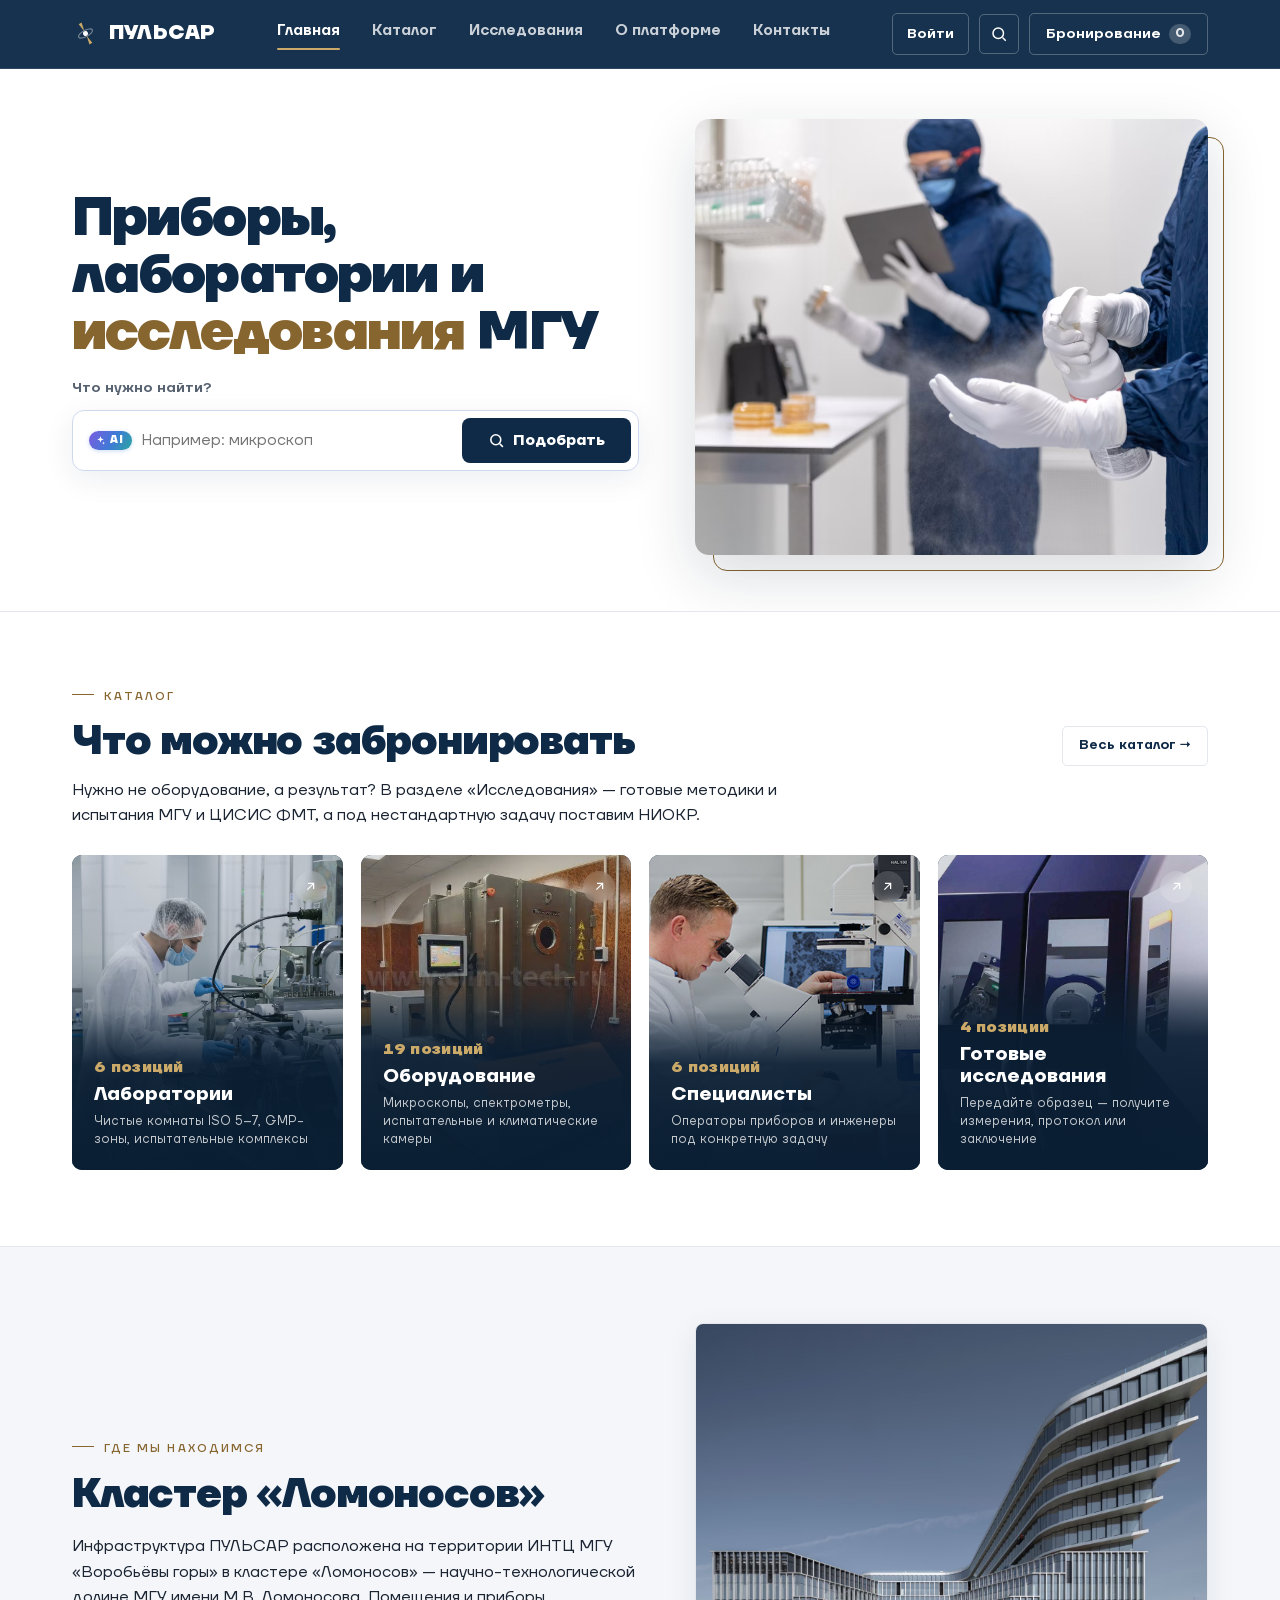
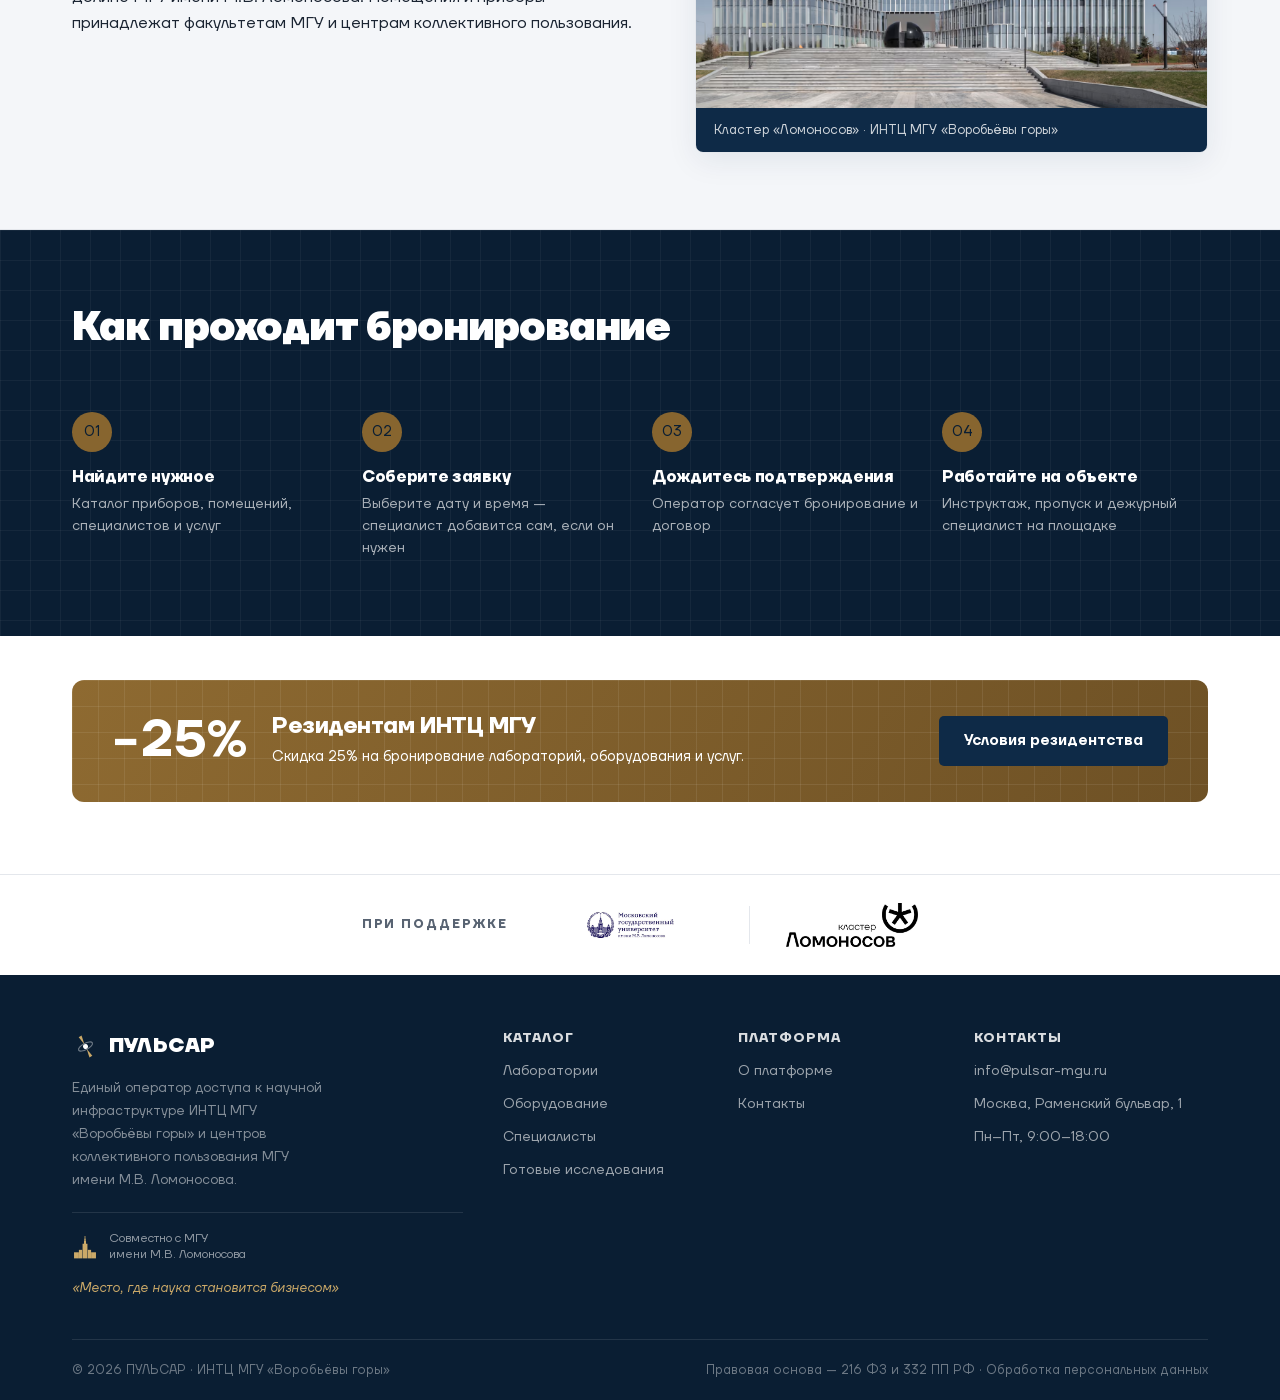
==== commit 3f9f5558: "одинаковые вещи названы одинаково Помощник назывался по-разному на трёх экранах: на главной кнопка «" ====
--- a/index.html
+++ b/index.html
@@ -19,8 +19,8 @@
 <meta name="twitter:card" content="summary_large_image">
 <link rel="canonical" href="https://pulsar.jaglionrus.ru/">
 <link rel="icon" href="data:image/svg+xml,%3Csvg xmlns='http://www.w3.org/2000/svg' viewBox='0 0 40 40'%3E%3Crect width='40' height='40' rx='8' fill='%230E2A47'/%3E%3Cg transform='rotate(-28 20 20)'%3E%3Cellipse cx='20' cy='20' rx='11.5' ry='4.6' fill='none' stroke='%23CBA968' stroke-width='2'/%3E%3Cpath d='M20 16.4 L17.6 5 L22.4 5 Z' fill='%23CBA968'/%3E%3Cpath d='M20 23.6 L17.6 35 L22.4 35 Z' fill='%23CBA968'/%3E%3Ccircle cx='20' cy='20' r='3.6' fill='%23fff'/%3E%3C/g%3E%3C/svg%3E">
-<link rel="stylesheet" href="css/fonts.css?v=51">
-<link rel="stylesheet" href="css/styles.css?v=51">
+<link rel="stylesheet" href="css/fonts.css?v=56">
+<link rel="stylesheet" href="css/styles.css?v=56">
 </head>
 <body>
 
@@ -137,14 +137,14 @@
   window.PULSAR_ADMIN_URL = window.PULSAR_ADMIN_URL || '/admin/';
 </script>
 <!-- данные (классические скрипты → работают и с file://, и с GitHub Pages) -->
-<script src="data/resources.js?v=51"></script>
-<script src="data/images.js?v=51"></script>
-<script src="data/synonyms.js?v=51"></script>
-<script src="data/rnd.js?v=51"></script>
+<script src="data/resources.js?v=56"></script>
+<script src="data/images.js?v=56"></script>
+<script src="data/synonyms.js?v=56"></script>
+<script src="data/rnd.js?v=56"></script>
 <!-- логика -->
-<script src="js/images.js?v=51"></script>
-<script src="js/api.js?v=51"></script>
-<script src="js/store.js?v=51"></script>
-<script src="js/app.js?v=51"></script>
+<script src="js/images.js?v=56"></script>
+<script src="js/api.js?v=56"></script>
+<script src="js/store.js?v=56"></script>
+<script src="js/app.js?v=56"></script>
 </body>
 </html>
--- a/css/styles.css
+++ b/css/styles.css
@@ -1166,26 +1166,6 @@
    форма заявки и страница НИОКР. Имена классов проверены на
    пересечение с остальным файлом — совпадений нет.
    ========================================================== */
-/* карточка компетенции: та же сетка, что у каталога, но без фотографии —
-   у лаборатории нет «внешнего вида», её описывают задачи и методы */
-.cmp-grid{display:grid;grid-template-columns:repeat(auto-fill,minmax(330px,1fr));gap:18px;}
-.cmp-card{background:#fff;border:1px solid var(--line);border-radius:var(--r-lg);
-  padding:22px 22px 18px;display:flex;flex-direction:column;transition:.16s;}
-.cmp-card:hover{border-color:var(--navy);box-shadow:var(--shadow-md);}
-.cmp-dir{font-family:var(--mono);font-size:11.5px;font-weight:500;letter-spacing:.08em;
-  text-transform:uppercase;color:var(--brass);margin-bottom:7px;}
-.cmp-name{font-family:var(--display);font-weight:700;font-size:18px;line-height:1.25;
-  color:var(--navy);margin-bottom:6px;}
-.cmp-unit{font-size:13px;color:var(--ink-soft);margin-bottom:14px;}
-.cmp-h{font-size:12px;font-weight:700;letter-spacing:.06em;text-transform:uppercase;
-  color:var(--ink-soft);margin:0 0 7px;}
-.cmp-tasks{list-style:none;margin:0 0 15px;padding:0;font-size:14px;line-height:1.55;}
-.cmp-tasks li{padding-left:15px;position:relative;color:var(--ink);}
-.cmp-tasks li::before{content:"—";position:absolute;left:0;color:var(--brass);}
-.cmp-eq{display:flex;flex-wrap:wrap;gap:6px;margin-bottom:16px;}
-.cmp-foot{margin-top:auto;display:flex;align-items:center;justify-content:space-between;
-  gap:10px;border-top:1px solid var(--line-2);padding-top:14px;flex-wrap:wrap;}
-.cmp-open{font-size:13.5px;font-weight:600;color:var(--navy);white-space:nowrap;}
 .cat-acc{font-size:12.5px;font-weight:600;color:var(--ok);}
 /* Парк оборудования: свёрнутый справочник под каталогом */
 .eqp{margin-top:22px;background:#fff;border:1px solid var(--line);border-radius:var(--r-lg);}
@@ -1271,23 +1251,6 @@
   cursor:pointer;font-family:inherit;font-size:13.5px;font-weight:600;color:var(--navy);}
 .pane-back::before{content:"← ";color:var(--brass);}
 .pane-back:hover{color:var(--brass);}
-.cmp-chip{display:inline-block;border:1px solid var(--line);border-radius:20px;
-  padding:5px 11px;font-size:12.5px;color:var(--ink);background:#fff;}
-.cmp-chip.more{border-style:dashed;color:var(--ink-soft);}
-.cmp-h i{font-style:normal;font-weight:600;opacity:.6;font-variant-numeric:tabular-nums;}
-.cmp-empty{margin:0 0 15px;font-size:13.5px;color:var(--ink-soft);}
-/* Раскрывающийся состав направления */
-.cmp-more{margin-bottom:14px;}
-.cmp-more summary{display:inline-flex;align-items:center;gap:7px;cursor:pointer;
-  list-style:none;font-size:13.5px;font-weight:600;color:var(--navy);}
-.cmp-more summary::-webkit-details-marker{display:none;}
-.cmp-more summary::before{content:"";width:0;height:0;border:5px solid transparent;
-  border-left-color:var(--brass);transition:transform .16s;}
-.cmp-more[open] summary::before{transform:rotate(90deg) translateX(-2px);}
-.cmp-more-in{padding-top:6px;}
-.cmp-more-in .cmp-h:first-child{margin-top:6px;}
-.cmp-chip.more{display:none;}
-.cmp-chip b{display:block;margin-top:2px;font-size:11.5px;font-weight:600;color:var(--brass);}
 .eqp-lab{font-family:var(--display);font-weight:700;font-size:15.5px;color:var(--navy);
   margin:26px 0 2px;padding-top:18px;border-top:1px solid var(--line);}
 .eqp-body>.eqp-lab:first-child{margin-top:8px;padding-top:0;border-top:none;}
@@ -1340,14 +1303,12 @@
   border-bottom:1px solid var(--line);}
 .rqf-skip:hover{color:var(--navy);border-bottom-color:var(--navy);}
 .ph-kind.work{background:var(--brass-tint);color:var(--brass);}
-
 /* ==========================================================
    КАТАЛОГ РАБОТ: шапка, строка запроса, фасеты
    ========================================================== */
 .rnd-head p{max-width:70ch;}
 .rnd-meta{margin-top:10px;font-family:var(--mono);font-size:12px;letter-spacing:.03em;
   color:var(--ink-soft);}
-
 /* Строка запроса липнет под навигацией: список длинный, и уходить за
    новым запросом наверх страницы человеку незачем. Высота навигации — 68px
    плюс её нижняя граница. */
@@ -1381,10 +1342,8 @@
 .qbar-filters i{font-style:normal;margin-left:7px;background:var(--navy);color:#fff;
   border-radius:20px;padding:1px 7px;font-size:12px;font-variant-numeric:tabular-nums;}
 .qbar-hint{margin:8px 0 0;font-size:12.5px;color:var(--ink-soft);}
-
 .rnd-grid{display:grid;grid-template-columns:262px 1fr;gap:28px;align-items:start;}
 .rnd-main{min-width:0;}
-
 /* Панель фасетов. На широком экране — колонка слева, на узком — шторка
    снизу: пять осей рядом со списком на 375px не помещаются. */
 .fac{position:sticky;top:150px;}
@@ -1421,7 +1380,6 @@
 .fchip.none{display:block;border:1px dashed var(--line);background:transparent;
   border-radius:14px;padding:6px 12px;font-size:13px;color:var(--ink-soft);}
 .fchip.none i{display:block;font-style:normal;font-size:11.5px;opacity:.85;margin-top:1px;}
-
 /* Строка выбранного — единственное место со сбросом */
 .rsel{display:flex;align-items:center;gap:8px;flex-wrap:wrap;margin-bottom:14px;}
 .rsel>span{font-size:13px;color:var(--ink-soft);}
@@ -1433,22 +1391,22 @@
 .rsel-all{border:none;background:none;padding:0;cursor:pointer;font-family:inherit;
   font-size:13px;font-weight:600;color:var(--navy);border-bottom:1px solid var(--brass-soft);}
 .rsel-all:hover{color:var(--brass);}
-
 .rstat{display:flex;align-items:baseline;gap:14px;flex-wrap:wrap;margin-bottom:12px;}
 .rstat>b{font-family:var(--display);font-size:17px;color:var(--navy);}
 .rsort{margin-left:auto;display:inline-flex;align-items:center;gap:8px;font-size:13px;
   color:var(--ink-soft);}
 .rsort select{font-family:var(--sans);font-size:13px;color:var(--ink);background:#fff;
   border:1px solid var(--line);border-radius:var(--r);padding:6px 9px;cursor:pointer;}
-
 /* Плашка подбора. Подбор не фильтрует, а поднимает — и об этом сказано
    прямо, иначе «найдено 76» под заголовком «подобрано» выглядит поломкой. */
 .rban{border:1px solid var(--brass-soft);border-left:3px solid var(--brass);
   background:var(--brass-tint);border-radius:0 var(--r-lg) var(--r-lg) 0;
   padding:16px 18px;margin-bottom:16px;}
 .rban.zero{border-color:var(--line);border-left-color:var(--ink-soft);background:var(--paper-2);}
-.rban b{display:block;font-family:var(--display);font-size:16px;color:var(--navy);
-  margin-bottom:5px;}
+.rban-h{display:flex;align-items:baseline;justify-content:space-between;gap:14px;
+  margin-bottom:6px;}
+.rban-h b{font-family:var(--display);font-size:16px;line-height:1.3;color:var(--navy);}
+.rban-h .ai-badge{flex:none;align-self:flex-start;}
 .rban p{margin:0;font-size:13.5px;line-height:1.6;color:var(--ink);}
 .rban-note{margin-top:8px !important;font-size:12.5px !important;color:var(--ink-soft) !important;}
 .rban-extra{margin-top:12px;padding-top:12px;border-top:1px solid var(--brass-soft);
@@ -1463,7 +1421,6 @@
   font-family:inherit;font-size:13px;font-weight:600;color:var(--navy);
   border-bottom:1px solid var(--brass-soft);}
 .rban-off:hover{color:var(--brass);}
-
 /* Кнопка «в заявку» прямо в строке: тому, кто пришёл по номеру ГОСТ,
    раскрывать описание незачем. */
 .cat-add{flex:none;width:28px;height:28px;border:1px solid var(--line);background:#fff;
@@ -1471,7 +1428,6 @@
   padding:0;transition:.14s;}
 .cat-add:hover{border-color:var(--brass);color:var(--brass);background:var(--brass-tint);}
 .cat-add.on{border-color:var(--ok);color:var(--ok);background:#fff;cursor:default;}
-
 /* Хвост каталога и нулевая выдача: путь для того, кому готовая методика
    не подошла. Без него нулевой экран — тупик. */
 .rtail{margin-top:22px;border:1px solid var(--line);border-radius:var(--r-lg);
@@ -1482,14 +1438,12 @@
 .rtail-act{display:flex;gap:12px;flex-wrap:wrap;}
 .cat-none .rtail{text-align:left;}
 .cat-none p{margin:0 0 14px;font-size:14px;line-height:1.6;}
-
 /* Плашка заявки. Появляется, только когда в заявке что-то есть:
    постоянная полоса на пустой заявке отнимает высоту ни за что. */
 .rbar{position:fixed;left:0;right:0;bottom:0;z-index:70;display:flex;align-items:center;
   justify-content:center;gap:18px;background:var(--navy);color:#fff;padding:12px 20px;
   font-size:14px;box-shadow:0 -2px 18px rgba(14,42,71,.18);}
 .rbar[hidden]{display:none;}
-
 @media(max-width:1023px){
   .rnd-grid{grid-template-columns:1fr;}
   .qbar-filters{display:block;}
@@ -1533,7 +1487,6 @@
   .rbar{gap:12px;font-size:13px;padding:10px 14px;}
 }
 .rsort.fix{color:var(--ink-soft);font-size:12.5px;}
-
 /* ==========================================================
    ШАПКА РАЗДЕЛА И БЛОК «ОПИШИТЕ ЗАДАЧУ»
    ========================================================== */
@@ -1554,30 +1507,30 @@
 .rask textarea::placeholder{color:var(--ink-soft);}
 .rask textarea:focus{border-color:var(--navy);box-shadow:0 0 0 3px rgba(14,42,71,.09);}
 .rask .btn{margin-top:12px;}
-
 /* Ожидание вслух: молчание дольше секунды читается как поломка.
    Полосы-заготовки, а не крутилка — они показывают, что появится список. */
 .rban.busy{border-color:var(--line);border-left-color:var(--navy);background:var(--paper-2);}
-.rban.busy b{display:flex;align-items:center;gap:9px;}
 .rban-skel{margin-top:14px;display:flex;flex-direction:column;gap:9px;}
 .rban-skel i{display:block;height:11px;border-radius:3px;
   background:linear-gradient(90deg,var(--line-2),var(--line),var(--line-2));
   background-size:200% 100%;animation:rskel 1.4s ease-in-out infinite;}
 .rban-skel i:nth-child(2){width:82%;animation-delay:.15s;}
 .rban-skel i:nth-child(3){width:64%;animation-delay:.3s;}
-@keyframes rskel{0%{background-position:100% 0;}100%{background-position:-100% 0;}}
+@keyframes rskel{
+  0%{background-position:100% 0;}
+  100%{background-position:-100% 0;}
+}
 /* Движение отключаем тем, кто попросил его не показывать */
-@media(prefers-reduced-motion:reduce){ .rban-skel i{animation:none;} }
+@media(prefers-reduced-motion:reduce){
+  .rban-skel i{animation:none;}
+}
 .rban-say{margin-bottom:6px !important;font-size:14px !important;color:var(--ink) !important;}
 .rban-act{display:flex;align-items:center;gap:16px;flex-wrap:wrap;margin-top:12px;}
 .rban-act .rban-off{margin-top:0;}
-.rban .ai-badge{flex:none;}
-
 /* Пояснение модели к строке каталога. Стоит на месте объекта испытания:
    пока идёт подбор, «почему подошло» важнее, чем «что испытывают». */
 .cat-why{display:block;margin-top:3px;font-weight:400;font-size:12.5px;
   line-height:1.45;color:var(--brass);}
-
 @media(max-width:1023px){
   .rnd-top{grid-template-columns:1fr;gap:26px;}
   .rask{max-width:640px;}
@@ -1593,10 +1546,24 @@
 .cat-code{flex:none;font-family:var(--mono);font-size:11.5px;letter-spacing:.02em;
   color:var(--ink-soft);width:66px;}
 .rqf-pick b{font-family:var(--mono);font-size:11.5px;font-weight:500;color:var(--ink-soft);}
-@media(max-width:760px){ .cat-code{width:auto;} }
+@media(max-width:760px){
+  .cat-code{width:auto;}
+}
 /* Запасной путь из блока подбора: строкой, а не кнопкой — он не равен
    подбору по значимости и не должен спорить с ним за внимание. */
 .rask-alt{display:block;margin-top:14px;padding-top:12px;
   border-top:1px solid var(--line);font-size:12.5px;line-height:1.5;
   color:var(--ink-soft);}
 .rask-alt:hover{color:var(--navy);}
+
+/* Задачи направления над списком его ресурсов в общем каталоге */
+.cattasks{border:1px solid var(--line);border-left:3px solid var(--brass-soft);
+  border-radius:0 var(--r-lg) var(--r-lg) 0;background:#fff;
+  padding:16px 18px;margin-bottom:16px;}
+.cattasks-h{margin:0 0 8px;font-family:var(--display);font-weight:700;
+  font-size:15px;color:var(--navy);}
+.cattasks ul{list-style:none;margin:0;padding:0;font-size:13.5px;line-height:1.6;}
+.cattasks li{position:relative;padding-left:16px;color:var(--ink);}
+.cattasks li::before{content:"—";position:absolute;left:0;color:var(--brass);}
+.cattasks-n{margin:10px 0 0;font-size:12.5px;color:var(--ink-soft);}
+.cattasks-n a{color:var(--navy);border-bottom:1px solid var(--brass-soft);}
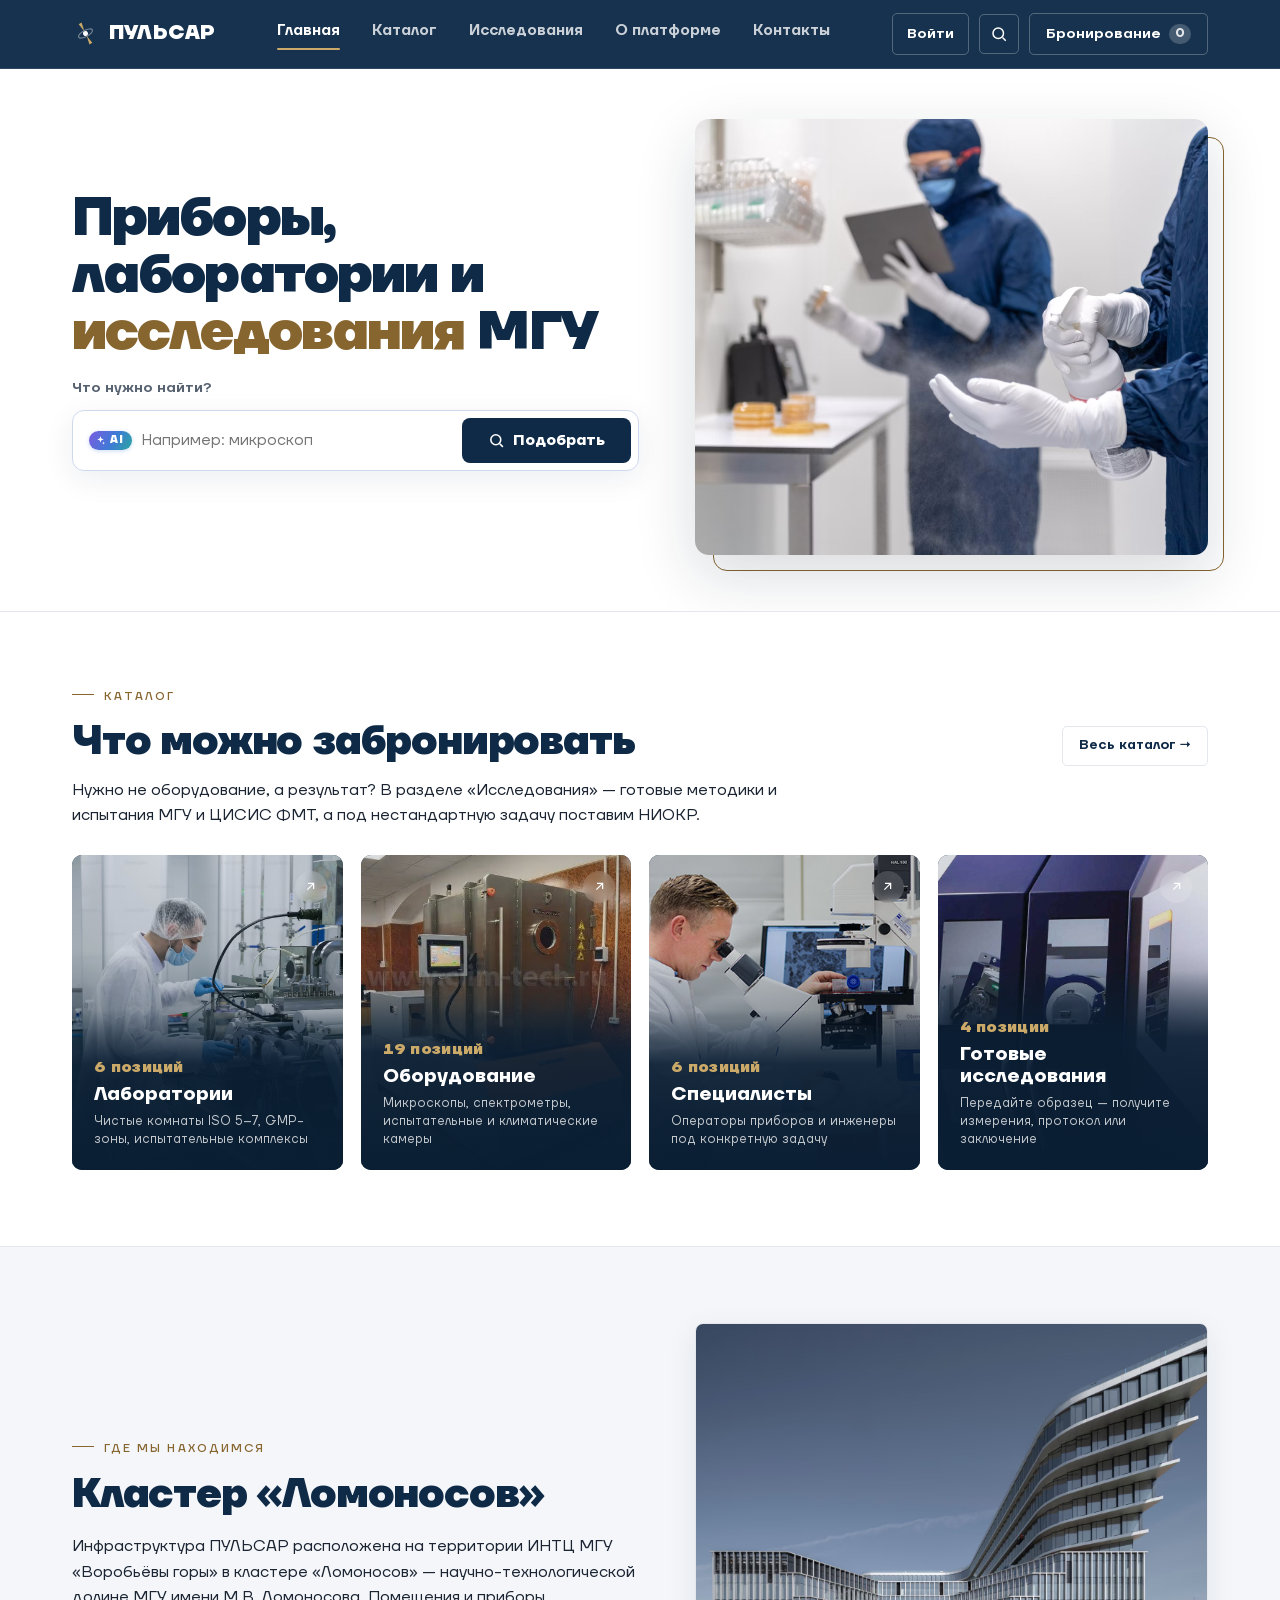
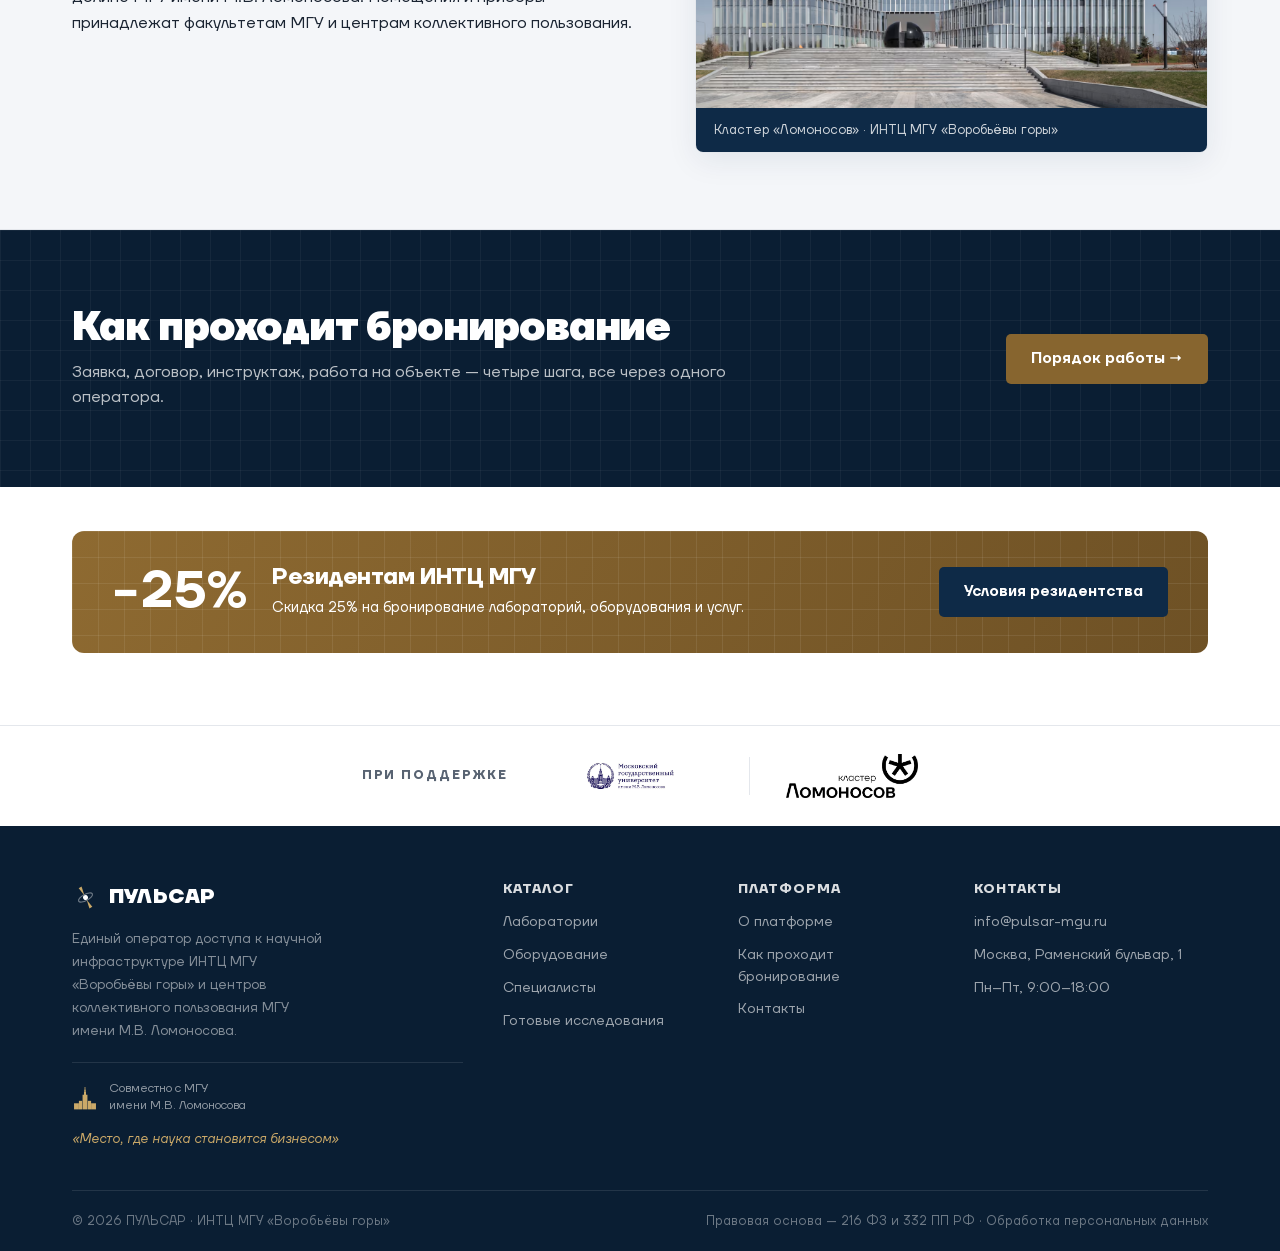
==== commit 85cd5d2c: "страницы в каталоге работ; порядок бронирования — в одном месте Каталог работ показывал все 76 строк" ====
--- a/index.html
+++ b/index.html
@@ -19,8 +19,8 @@
 <meta name="twitter:card" content="summary_large_image">
 <link rel="canonical" href="https://pulsar.jaglionrus.ru/">
 <link rel="icon" href="data:image/svg+xml,%3Csvg xmlns='http://www.w3.org/2000/svg' viewBox='0 0 40 40'%3E%3Crect width='40' height='40' rx='8' fill='%230E2A47'/%3E%3Cg transform='rotate(-28 20 20)'%3E%3Cellipse cx='20' cy='20' rx='11.5' ry='4.6' fill='none' stroke='%23CBA968' stroke-width='2'/%3E%3Cpath d='M20 16.4 L17.6 5 L22.4 5 Z' fill='%23CBA968'/%3E%3Cpath d='M20 23.6 L17.6 35 L22.4 35 Z' fill='%23CBA968'/%3E%3Ccircle cx='20' cy='20' r='3.6' fill='%23fff'/%3E%3C/g%3E%3C/svg%3E">
-<link rel="stylesheet" href="css/fonts.css?v=56">
-<link rel="stylesheet" href="css/styles.css?v=56">
+<link rel="stylesheet" href="css/fonts.css?v=57">
+<link rel="stylesheet" href="css/styles.css?v=57">
 </head>
 <body>
 
@@ -102,6 +102,7 @@
         <h2>Платформа</h2>
         <ul>
           <li><a href="#/about">О платформе</a></li>
+          <li><a href="#/how">Как проходит бронирование</a></li>
           <li><a href="#/contacts">Контакты</a></li>
           <!-- Ссылки «Кабинет оператора» здесь больше нет. Это вход в
                админку, и посетителю сайта он не нужен: оператор заходит
@@ -137,14 +138,14 @@
   window.PULSAR_ADMIN_URL = window.PULSAR_ADMIN_URL || '/admin/';
 </script>
 <!-- данные (классические скрипты → работают и с file://, и с GitHub Pages) -->
-<script src="data/resources.js?v=56"></script>
-<script src="data/images.js?v=56"></script>
-<script src="data/synonyms.js?v=56"></script>
-<script src="data/rnd.js?v=56"></script>
+<script src="data/resources.js?v=57"></script>
+<script src="data/images.js?v=57"></script>
+<script src="data/synonyms.js?v=57"></script>
+<script src="data/rnd.js?v=57"></script>
 <!-- логика -->
-<script src="js/images.js?v=56"></script>
-<script src="js/api.js?v=56"></script>
-<script src="js/store.js?v=56"></script>
-<script src="js/app.js?v=56"></script>
+<script src="js/images.js?v=57"></script>
+<script src="js/api.js?v=57"></script>
+<script src="js/store.js?v=57"></script>
+<script src="js/app.js?v=57"></script>
 </body>
 </html>
--- a/css/styles.css
+++ b/css/styles.css
@@ -1567,3 +1567,29 @@
 .cattasks li::before{content:"—";position:absolute;left:0;color:var(--brass);}
 .cattasks-n{margin:10px 0 0;font-size:12.5px;color:var(--ink-soft);}
 .cattasks-n a{color:var(--navy);border-bottom:1px solid var(--brass-soft);}
+
+/* Строка «как проходит бронирование» на главной: текст слева, переход
+   справа. Раньше здесь стояли четыре шага, противоречившие странице
+   «Как проходит бронирование». */
+.how-line{display:flex;align-items:center;justify-content:space-between;gap:28px;
+  flex-wrap:wrap;}
+@media(max-width:680px){ .how-line .btn{width:100%;justify-content:center;} }
+
+/* Страницы каталога работ */
+.pg{display:flex;align-items:center;justify-content:space-between;gap:14px;
+  margin-top:16px;flex-wrap:wrap;}
+.pg-nums{display:flex;align-items:center;gap:4px;flex-wrap:wrap;}
+.pg-a,.pg-n{border:1px solid var(--line);background:#fff;border-radius:var(--r);
+  font-family:var(--sans);font-size:13.5px;color:var(--ink);cursor:pointer;
+  transition:.14s;padding:8px 13px;}
+.pg-n{min-width:36px;padding:8px 9px;text-align:center;font-variant-numeric:tabular-nums;}
+.pg-a:hover:not(:disabled),.pg-n:hover{border-color:var(--navy);color:var(--navy);}
+.pg-a:disabled{color:var(--ink-soft);border-color:var(--line-2);cursor:default;opacity:.6;}
+.pg-n.on{background:var(--navy);border-color:var(--navy);color:#fff;font-weight:600;}
+.pg-gap{color:var(--ink-soft);padding:0 3px;}
+.rstat-r{font-style:normal;font-size:12.5px;color:var(--ink-soft);}
+@media(max-width:680px){
+  .pg{gap:10px;}
+  .pg-a{flex:1 1 auto;text-align:center;}
+  .pg-nums{order:-1;flex:1 0 100%;justify-content:center;}
+}
